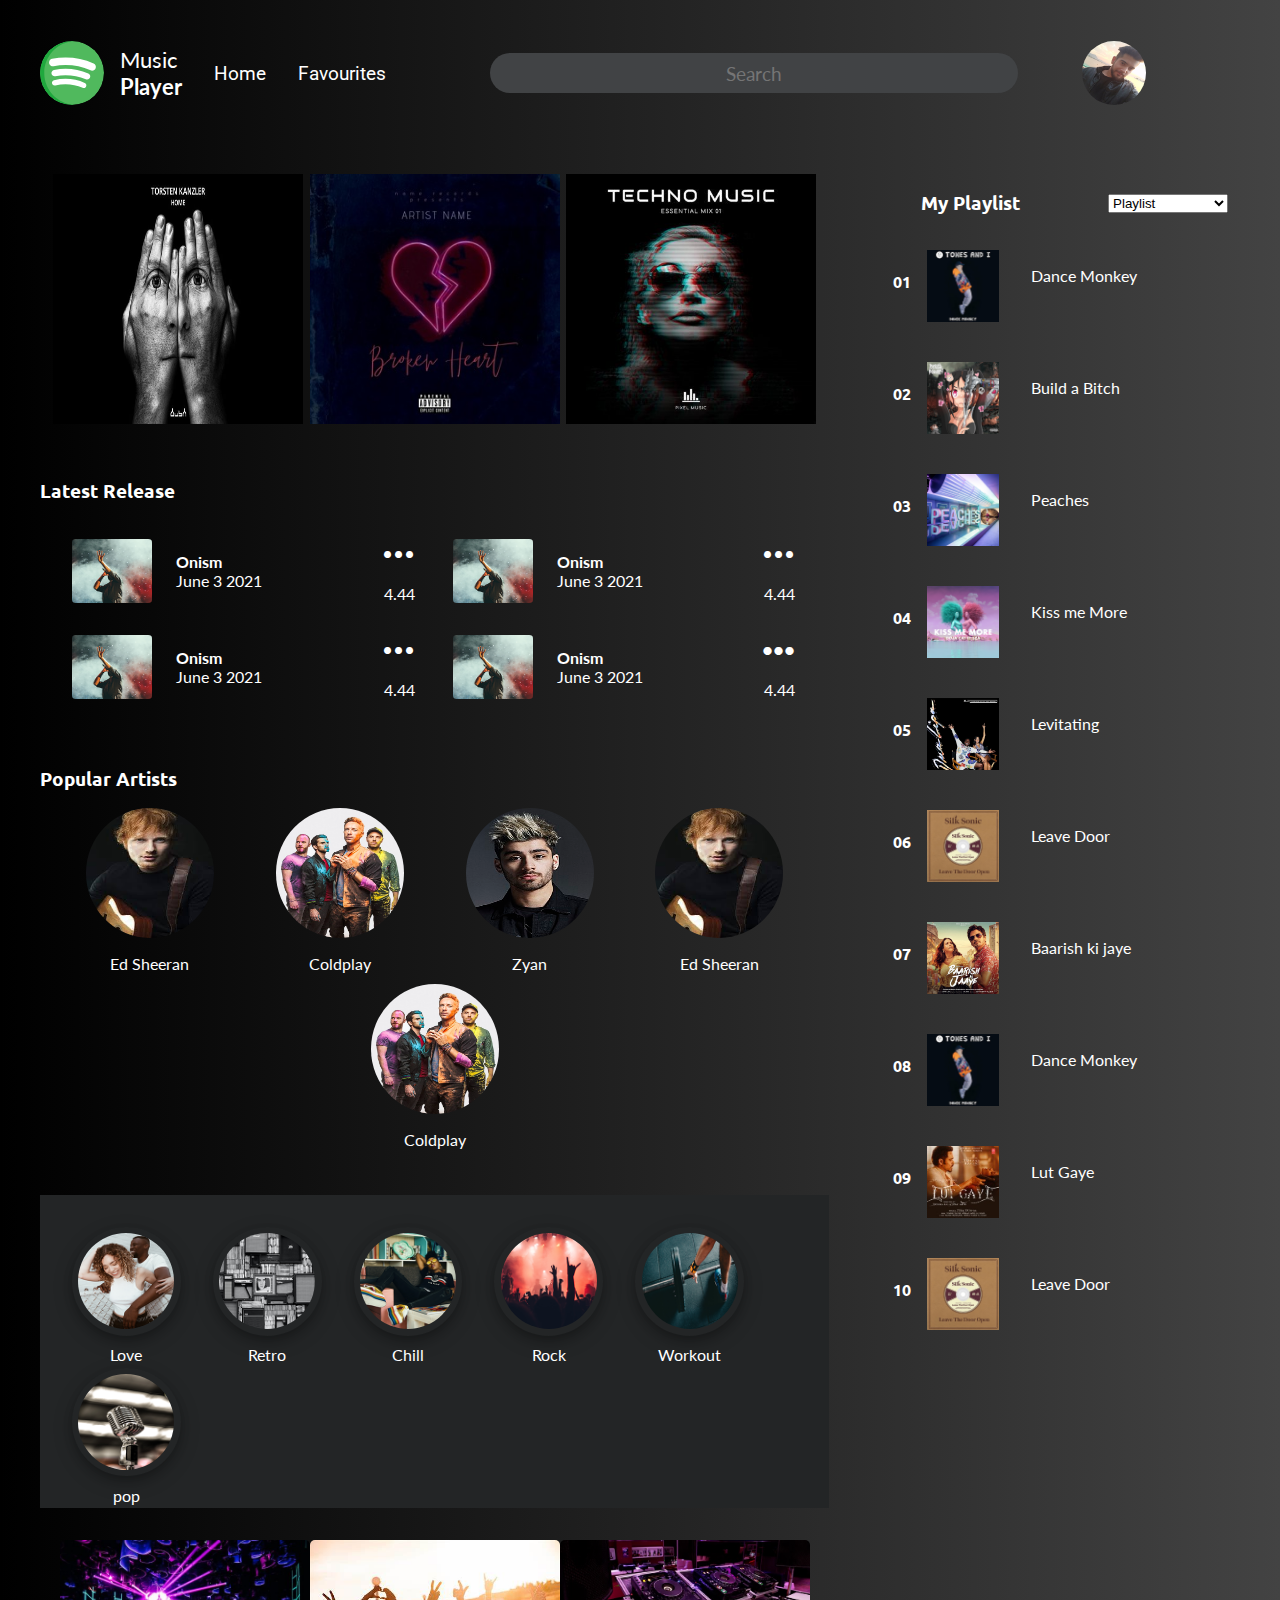
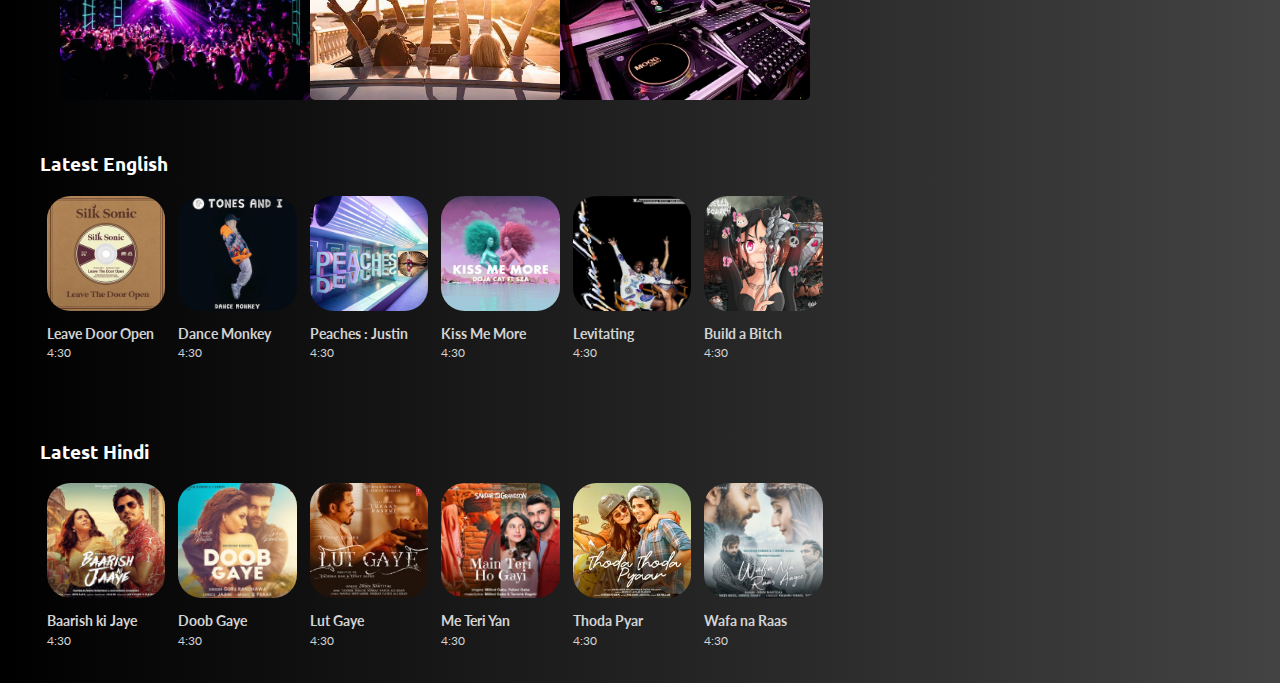
==== index.html @ facced5f "update" ====
<!DOCTYPE html>
<html lang="en">
<head>
    <meta charset="UTF-8">
    <meta http-equiv="X-UA-Compatible" content="IE=edge">
    <meta name="viewport" content="width=device-width, initial-scale=1.0">

    <title>Homepage</title>
    <!-- custom stylesheet -->
    <link rel="stylesheet" href="assets/stylesheet.css">
    <!-- fa fa icons sheet -->
    <link rel="stylesheet" href="https://use.fontawesome.com/releases/v5.15.3/css/all.css" integrity="sha384-SZXxX4whJ79/gErwcOYf+zWLeJdY/qpuqC4cAa9rOGUstPomtqpuNWT9wdPEn2fk" crossorigin="anonymous">
    <!-- google font -->
    <!-- roboto -->
    <link href="https://fonts.googleapis.com/css2?family=Roboto:wght@300&display=swap" rel="stylesheet">
    <!-- lato -->
    <link href="https://fonts.googleapis.com/css2?family=Lato:wght@300&display=swap" rel="stylesheet">
    <!-- ubuntu -->
    <link href="https://fonts.googleapis.com/css2?family=Ubuntu:wght@500&display=swap" rel="stylesheet">
</head>
<body>
    <header id="main-header">
<div class="header-container">
    <div id="header-left">
        <div id="user"> <img src="assets/images/spotify.svg" alt="user pic" ></div> 
    <p class = "header-item">Music <br><span><b>Player</b></span></p>
<a class="header-item" href="#home">Home</a>
<a class="header-item"  href="#favourites">Favourites</a>
    </div>
    
    <div id="header-right">
        <form>
            <i class="fas fa-search"></i>
            <i class="fas fa-microphone-alt"></i>
            <input class = "header-item" type="text" placeholder="Search">
            <i class="fas fa-bell header-item"></i>
            <div id="user"> <img src="assets/images/user.png" alt="user pic" ></div> 
        </form>
        </div>
    <!-- header container ending -->
</div>
    </header>
<div id="main-body">
    <!-- main body start -->
    <main id="main-60">

        <section id="banner-section">
        
        <div class="banner-image"> <img src="assets/thumbnails/banner-1.jpg" alt=""> 
                <a href="#" class="icon" title="banner">
                    <i class="far fa-play-circle fa-4x play-icon"></i>
                </a>
             </div>
        <div class="banner-image"> <img src="assets/thumbnails/banner-2.jpg" alt="">
            <a href="#" class="icon" title="banner">
                <i class="far fa-play-circle fa-4x play-icon"></i>
            </a>
          </div>
        <div class="banner-image"> <img src="assets/thumbnails/banner-3.png" alt="">
            <a href="#" class="icon" title="banner">
                <i class="far fa-play-circle fa-4x play-icon"></i>
            </a>
          </div>
        
        <!-- section end -->
        </section>
        <section id="latest-release">
         <h3 class="section-heading">Latest Release</h3>
         <div class="lr-container">
       
            <div class="lr-sec">
                <div class="lr-sec-details">
                <div class=" lr-icon">
                    <img src="assets/thumbnails/lr.png">
                    <i class="far fa-play-circle fa-2x play-icon"></i>
                </div>
                <p><b>Onism</b><br>
                    <span>June 3 2021</span></p>
                </div>
                <div class="lr-sec-time">
                    <p>•••</p>
                <p>4.44</p>
                </div>
                </div>
                <div class="lr-sec">
                    <div class="lr-sec-details">
                    <div class=" lr-icon">
                        <img src="assets/thumbnails/lr.png">
                        <i class="far fa-play-circle fa-2x play-icon"></i>
                    </div>
                    <p><b>Onism</b><br>
                        <span>June 3 2021</span></p>
                    </div>
                    <div class="lr-sec-time">
                        <p>•••</p>
                    <p>4.44</p>
                    </div>
                    </div>
                    <div class="lr-sec">
                        <div class="lr-sec-details">
                        <div class=" lr-icon">
                            <img src="assets/thumbnails/lr.png">
                            <i class="far fa-play-circle fa-2x play-icon"></i>
                        </div>
                        <p><b>Onism</b><br>
                            <span>June 3 2021</span></p>
                        </div>
                        <div class="lr-sec-time">
                            <p>•••</p>
                        <p>4.44</p>
                        </div>
                        </div>
                        <div class="lr-sec">
                            <div class="lr-sec-details">
                            <div class=" lr-icon">
                                <img src="assets/thumbnails/lr.png">
                                <i class="far fa-play-circle fa-2x play-icon"></i>
                            </div>
                            <p><b>Onism</b><br>
                                <span>June 3 2021</span></p>
                            </div>
                            <div class="lr-sec-time">
                            <p><b>•••</b></p>
                            <p>4.44</p>
                            </div>
                            </div>
         </div>
        </section>
        <section id="popular-artists">
            <h3 class="section-heading">Popular Artists</h3>
        <div id="pa-container">
            <div class="pa-sec relative">
                <div class="pa-thumbnail">  <img src="assets/artists/ed.jpg"> 
                   
                    <p>Ed Sheeran</p>
                    <i class="far fa-play-circle fa-2x play-icon"></i>
                </div>
            </div>
            <div class="pa-sec relative">
                <div class="pa-thumbnail">  <img src="assets/artists/coldplay.png">
                    <i class="far fa-play-circle fa-2x play-icon"></i>
                     <p>Coldplay</p></div>
            </div>
            <div class="pa-sec relative">
                <div class="pa-thumbnail">  <img src="assets/artists/zyan.jpg"> 
                    <i class="far fa-play-circle fa-2x play-icon"></i>
                    <p>Zyan</p></div>
            </div>
            <div class="pa-sec relative">
                <div class="pa-thumbnail">  <img src="assets/artists/ed.jpg"> 
                    <i class="far fa-play-circle fa-2x play-icon"></i>
                    <p>Ed Sheeran</p></div>
            </div>
            <div class="pa-sec relative">
                <div class="pa-thumbnail">  <img src="assets/artists/coldplay.png"> 
                    <i class="far fa-play-circle fa-2x play-icon"></i>
                    <p>Coldplay</p></div>
            </div>
        </div>
        </section>
    
        <!-- station section start -->
        <section id="stations">
            <div id="station-sec">
                <div class="station-thumbnail"> 
                    <i class="far fa-play-circle fa-2x play-icon"></i>
                     <img src="assets/station/love.png">
                     <p>Love</p>
                    </div>
                <div class="station-thumbnail"> <img src="assets/station/retro.png">
                    <p>Retro</p>
                    <i class="far fa-play-circle fa-2x play-icon"></i>
                </div>
                <div class="station-thumbnail"> <img src="assets/station/chill.png">
                    <p>Chill</p>
                    <i class="far fa-play-circle fa-2x play-icon"></i>
                </div>
                <div class="station-thumbnail">
                    <i class="far fa-play-circle fa-2x play-icon"></i>
                     <img src="assets/station/rock.png">
                     <p>Rock</p>
                    </div>
                <div class="station-thumbnail"> 
                    
                    <i class="far fa-play-circle fa-2x play-icon"></i>
                    <img src="assets/station/workout.png">
                    <p>Workout</p></div>
                    
                <div class="station-thumbnail">
                    <i class="far fa-play-circle fa-2x play-icon"></i>
                     <img src="assets/station/pop.png">
                     <p>pop</p></div>
    
            </div>
        </section>
        <!-- category section -->
        <section id="category-section">
            <div class="category-thumbnail"><img src="assets/thumbnails/rock.png">
            </div>
            <div class="category-thumbnail"><img src="assets/thumbnails/road.png">
            </div>
            <div class="category-thumbnail"><img src="assets/thumbnails/electronic.png">
            </div>
        </section>
        <!-- latest english section -->
        <section id="latest-english">
            <h3 class="section-heading">Latest English</h3>
        <div class="latest-section">
        <div class="latest-thumb">
            <img src="assets/songs/Silk_Sonic_-_Leave_the_Door_Open.png"> 
            <p>Leave Door Open<span>4:30</span></p>
        </div>
        <div class="latest-thumb"><img src="assets/songs/dance_monkey.jpg"> 
            <p>Dance Monkey<span>4:30</span></p>
        </div>
        <div class="latest-thumb"><img src="assets/songs/Justin_Bieber_-_Peaches.png"> 
            <p>Peaches : Justin<span>4:30</span></p>
        </div>
        <div class="latest-thumb"><img src="assets/songs/Kiss_Me_More.png"> 
            <p>Kiss Me More<span>4:30</span></p>
        </div>
        <div class="latest-thumb"><img src="assets/songs/Levitating.jpg"> 
            <p>Levitating<span>4:30</span></p>
        </div>
        <div class="latest-thumb"><img src="assets/songs/Build_a_Bitch.png"> 
            <p>Build a Bitch<span>4:30</span></p>
        </div>
        </div>
        </section>
        <section id="latest-hindi">
            <h3 class="section-heading">Latest Hindi</h3>
            <div class="latest-section">
                <div class="latest-thumb">
                    <img src="assets/songs/hindi/baarish_ki_jaye.jpg"> 
                    <p>Baarish ki Jaye<span>4:30</span></p>
                </div>
                <div class="latest-thumb">
                    <img src="assets/songs/hindi/doob_gaye.jpg"> 
                    <p>Doob Gaye<span>4:30</span></p>
                </div>
                <div class="latest-thumb">
                    <img src="assets/songs/hindi/lut_gaye.jpg"> 
                    <p>Lut Gaye<span>4:30</span></p>
                </div>
                <div class="latest-thumb">
                    <img src="assets/songs/hindi/me-teri-ho-gayi-yan.jpg"> 
                    <p>Me Teri Yan<span>4:30</span></p>
                </div>
                <div class="latest-thumb">
                    <img src="assets/songs/hindi/thoda-pyar.jpg"> 
                    <p>Thoda Pyar<span>4:30</span></p>
                </div>
                <div class="latest-thumb">
                    <img src="assets/songs/hindi/Wafa-Na-Raas-Aayee-.jpg"> 
                    <p>Wafa na Raas<span>4:30</span></p>
                </div>
            
                </div>
        </section>
        </main>
        <aside>
            <section id="playlist">
            <div class="playlist-heading">
               <div> <h3 class="section-heading">My Playlist</h3></div>
               <div> <select value = "Queue">
                <option>Playlist</option>
                <option>Favourite Songs</option>
            </select></div>
               
            </div>
            <div id="playlist-body">
            <div class="playlist-data">
                <h4 class="song-serial">01</h4>
            <img src="assets/songs/dance_monkey.jpg">
            <p>Dance Monkey<span>4:30</span></p>
            </div>
            <div class="playlist-data">
                <h4 class="song-serial">02</h4>
            <img src="assets/songs/Build_a_Bitch.png">
            <p>Build a Bitch<span>4:30</span></p>
            </div>
            <div class="playlist-data">
                <h4 class="song-serial">03</h4>
            <img src="assets/songs/Justin_Bieber_-_Peaches.png">
            <p>Peaches<span>4:30</span></p>
            </div>
            <div class="playlist-data">
                <h4 class="song-serial">04</h4>
            <img src="assets/songs/Kiss_Me_More.png">
            <p>Kiss me More<span>4:30</span></p>
            </div>
            <div class="playlist-data">
                <h4 class="song-serial">05</h4>
            <img src="assets/songs/Levitating.jpg">
            <p>Levitating<span>4:30</span></p>
            </div>
            <div class="playlist-data">
                <h4 class="song-serial">06</h4>
            <img src="assets/songs/Silk_Sonic_-_Leave_the_Door_Open.png">
            <p>Leave Door<span>4:30</span></p>
            </div>

            <div class="playlist-data">
                <h4 class="song-serial">07</h4>
            <img src="assets/songs/hindi/baarish_ki_jaye.jpg">
            <p>Baarish ki jaye<span>4:30</span></p>
            </div>
            <div class="playlist-data">
                <h4 class="song-serial">08</h4>
            <img src="assets/songs/dance_monkey.jpg">
            <p>Dance Monkey<span>4:30</span></p>
            </div>
            <div class="playlist-data">
                <h4 class="song-serial">09</h4>
            <img src="assets/songs/hindi/lut_gaye.jpg">
            <p>Lut Gaye<span>4:30</span></p>
            </div>
            <div class="playlist-data">
                <h4 class="song-serial">10</h4>
            <img src="assets/songs/Silk_Sonic_-_Leave_the_Door_Open.png">
            <p>Leave Door<span>4:30</span></p>
            </div>
            
           
            </div>
            </section>

        </aside>
</div>
</body>
</html>
---- assets/stylesheet.css ----
/* global css */
body{
    background: linear-gradient(to right, #000000, #434343);    color: #fff;
   font-family: 'Roboto', sans-serif;
}
.header-container{
    display: flex;
    flex-wrap: wrap;
    justify-content: space-between;
}
p{
    font-family: 'Lato', sans-serif;
}
h1,h2,h3,h4,h5,h6{
    font-family: 'Ubuntu', sans-serif;
}
.relative{
    position: relative;
}
section{
    margin-top: 2rem;
}
/* overlay icon css */
.play-icon{
    position: absolute;
    color: lightgrey;
    top: 40%;
    left: 40%;
    opacity: 0;
  }
/* header css */
#main-header{
    padding: 1rem;
}
#header-left{
    display: flex;
    justify-content: space-evenly;
    align-items: center;
    margin-left: 1rem ;
}
#header-left p{
    font-size: 1.4rem;
}
#header-left a{
    font-size: 1.2rem;
    text-decoration: none;
    color: white;
}
.header-item{
    margin-right: 2rem;
}
#header-right{
    display: flex;
    align-items: center;
}
#header-right form{
    display: flex;
    align-items: center;
} 
#user{
    width: 4rem;
    height: 4rem;
    margin-right: 1rem;
}
#user img{
    width: 100%;
    height: 100%;
    border-radius: 50%;
}
#header-right input{
    padding: 8px;
    border-radius:25px;
    border: none;
    background:  #414345;
    color: #fff;
    height: 1.5rem;
    width: 40vw;
}
#header-right input:focus{
    outline: none;
}
#header-right input::placeholder{
   text-align: center;
   font-size: 1.2rem;
}
#header-right input{
    text-align: center;
    font-size: 1.2rem;
    color: lightgray;
    font-family: 'Lato', sans-serif;
}

.fa-search{
    position: relative;
    font-size: 1.2rem;
    left: 40vw;
    color:#50B95D;
}
.fa-bell{
    color: #50B95D;
}
.fa-microphone-alt{
    position: relative;
    color:#50B95D;
    font-size: 1.4rem;
    left: 4vw;
}
#main-header{
    width :90%
}
@media screen and (max-width : 900px){
    .header-container {
        flex-direction: column;
        }
        #header-left{
            justify-content: flex-start;
        }
        #header-right input{
            width: 65vw;
        }
        .fa-search{
            left: 65vw;
        }
}
@media screen and (max-width : 800px){
   
    #header-right input{
        width: 60vw;
    }
    .fa-search{
        left: 60vw;
    }
}
@media screen and (max-width : 650px){
    #main-60{
        width: 90% !important;
    }
    #header-right input{
        width: 50vw;
    }
    .fa-search{
        left: 50vw;
    }
}
@media screen and (max-width : 450px){
    #header-right input{
        width: 45vw;
    }
    .fa-search{
        left: 45vw;
    }
    .fa-microphone-alt{
        left: 5vw;
    }
}
@media screen and (max-width : 300px){
    #header-right input{
        width: 35vw;
    }
    .fa-search{
        left: 40vw;
    }
}
/* main body css */
#main-body{
    display: flex;
    justify-content: space-between;
}
@media screen and (max-width: 650px){
   
    #main-body{
        display: block;
        }
}

#main-60{
    width: 70%;
    display: flex;
    flex-direction: column;
    align-content: center;
    margin-left: 2rem;
}
/* image section */
#banner-section{
    display: flex;
    flex-flow: row wrap; 
     justify-content: center;
}
.banner-image{
    display: flex;
    flex-flow: row wrap;
    width: 250px;
    align-items: center;
    padding: 0.2rem;
    position: relative;
   
}
.banner-image img{
    height: 250px;
    width: 100%;
}
.banner-image:hover{
    transform:scale(1.1,1.1);
filter: blur(1px);
transition: .5s ease-in-out;
}
.banner-image:hover .play-icon{
   opacity: 1;
   z-index: 1;
    }

@media screen and (max-width : 1270px){
    .banner-image{
        width: 380px;
    }
}
@media screen and (max-width : 900px){
    .banner-image{
        width: 300px;
    }
}
@media screen and (max-width : 650px){
    .banner-image{
        width: 80%;
    }
}
/* latest release section */
.lr-container{
    display: flex;
    flex-flow: row wrap;
    justify-content: space-around;
    padding: 0px 14px;
}
.lr-sec{
    display: flex;
    flex-flow: row wrap;
    justify-content: space-between;
    width: 45%;
    margin-right : 2px;
}
.lr-icon{
    position: relative;
}
.lr-icon:hover .play-icon {
    opacity: 1;
    filter: blur(1px);
}
.lr-icon .play-icon{
    position: absolute;
    color: lightgrey;
    top: 30%;
    left: 30%;
    opacity: 0;
}
@media screen and (max-width:900px){
    .lr-sec{
     width: 90%;
    }
}
.lr-sec-details{
    display: flex;
   align-items: center;
   justify-content: space-between;
}
.lr-sec-time{
text-align: right;
}
.lr-sec-time p:first-child{
    font-size: 1.2rem;
}
.lr-sec-details p{
    margin-left: 1.5rem;
    font-size: 1rem;
}
.lr-icon{
    width: 5rem;
    height: 4rem;
}
.lr-icon img{
    width: 100%;
    height: 100%;
    border-radius: 5%;
    
}
@media screen and (max-width: 600px){
    .lr-sec{
        width: 100%;
    }
}
/* popular artists secton */
#pa-container{
    display: flex;
    flex-flow: row wrap;
    justify-content: space-evenly;
}
.pa-sec{
    margin: 1rem;
    transition: .5s ease-in-out;
}
.pa-sec .play-icon{
    position: absolute;
    top:25%;
    left: 35%;
}
.pa-sec:hover{
transform:scale(1.1,1.1);
filter: blur(1px);

}
.pa-sec:hover .play-icon{
    opacity: 1;
}
.pa-thumbnail{
    width: 8rem;
    height: 9rem;
    display: flex;
    flex-direction: column;
    justify-content: center;
    
}
.pa-thumbnail img{
    width: 100%;
    height: 90%;
    border-radius: 50%;
}
.pa-thumbnail p{
    text-align: center;
}
@media screen and (max-width :800px){
    .pa-thumbnail{
        width: 7rem;
        height: 8rem;
    }
}

/* stations css */
#stations{
    background-color: #232526;
    padding: 1rem;
}
#station-sec{
    display: flex;
    flex-flow: row wrap;
}
.station-thumbnail{
width: 6rem;
height: 6rem;
padding: 0.4rem;
position: relative;
transition: all  0.8s ease-in-out;
border-radius: 50%;
box-shadow: 0 4px 8px 0 rgba(0, 0, 0, 0.2), 0 6px 20px 0 rgba(0, 0, 0, 0.19);
display: flex;
flex-direction: column;
margin: 1rem;
}
.station-thumbnail p{
text-align: center;
}
.station-thumbnail:hover{
    filter: grayscale(100%) ;
}
.station-thumbnail:hover .play-icon{
    opacity: 1;
}
.station-thumbnail img{
    width: 100%;
    height: 100%;
    border-radius: 50%;
}

@media screen and (max-width:1000px){
    .station-thumbnail{
        width: 7rem;
        height: 7rem;
    }
}

/* category */
#category-section{
    display: flex;
    flex-flow: row wrap;
    justify-content: center;
    align-items: center;
}
.category-thumbnail{
    width: 250px;
    height: 10rem;
}

.category-thumbnail img{
    width: 100%;
    height : 100%;
    border-radius: 5px;
}
@media screen and (max-width : 1270px){
    .category-thumbnail{
        width: 380px;
    }
}
@media screen and (max-width : 900px){
    .category-thumbnail{
        width: 300px;
    }
}
@media screen and (max-width : 650px){
    .category-thumbnail{
        transform: scale(1.3,1.3);
        margin: 1.5rem;
    }
}

/* latest sections */

.latest-section{
    display: flex;
    flex-flow: row wrap;
  justify-content: space-around;
   
}
.latest-thumb{
    display: flex;
    flex-direction: column;
    margin-bottom: 3rem;
    height: 9rem;
    align-self: flex-start;
    width: 15%;
}
@media screen and (max-width:900px) {
    .latest-thumb{
        width: 30%;
    }
}
@media screen and (max-width:300px) {
    .latest-thumb{
        width: 45%;
        justify-content: space-around;
    }
}
.latest-thumb img{
width: 100%;
height: 80%;
border-radius: 20%;
}
.latest-thumb p{
    font-size: 14px;
    text-align: left;
    color: lightgray;
    font-weight: 700;
}
.latest-thumb span{
    display: block;
    font-size: 12px;
    font-weight: normal;
    margin-top: 0.2rem;
}
/* sidebar */
aside{
    width: 35%;
    margin-left : 3rem;
}
.playlist-heading{
    display: flex;
    flex-flow : row wrap;
    justify-content: space-around;
    align-items: center;
}
.playlist-body{
    display: flex;
    flex-direction: column;
}
.playlist-data{
    display: inline-flex;
    padding: 1rem;
    width: 80%;
    height : 5rem;
}
.playlist-data:hover{
    box-shadow: 0 4px 8px 0 rgba(0, 0, 0, 0.2), 0 6px 20px 0 rgba(0, 0, 0, 0.19);
}
.playlist-data img{
    height: 90%;
    margin-left:1rem;
    margin-right: 2rem;
}
.playlist-data span{
    display: none;
}
@media screen and (max-width : 900px){
    aside{
        width: 90%;
        margin-left : 1rem;
    }
}
@media screen and (max-width: 700px){
    aside{
        width: 90%;
        margin-left : 1rem;
    }
}
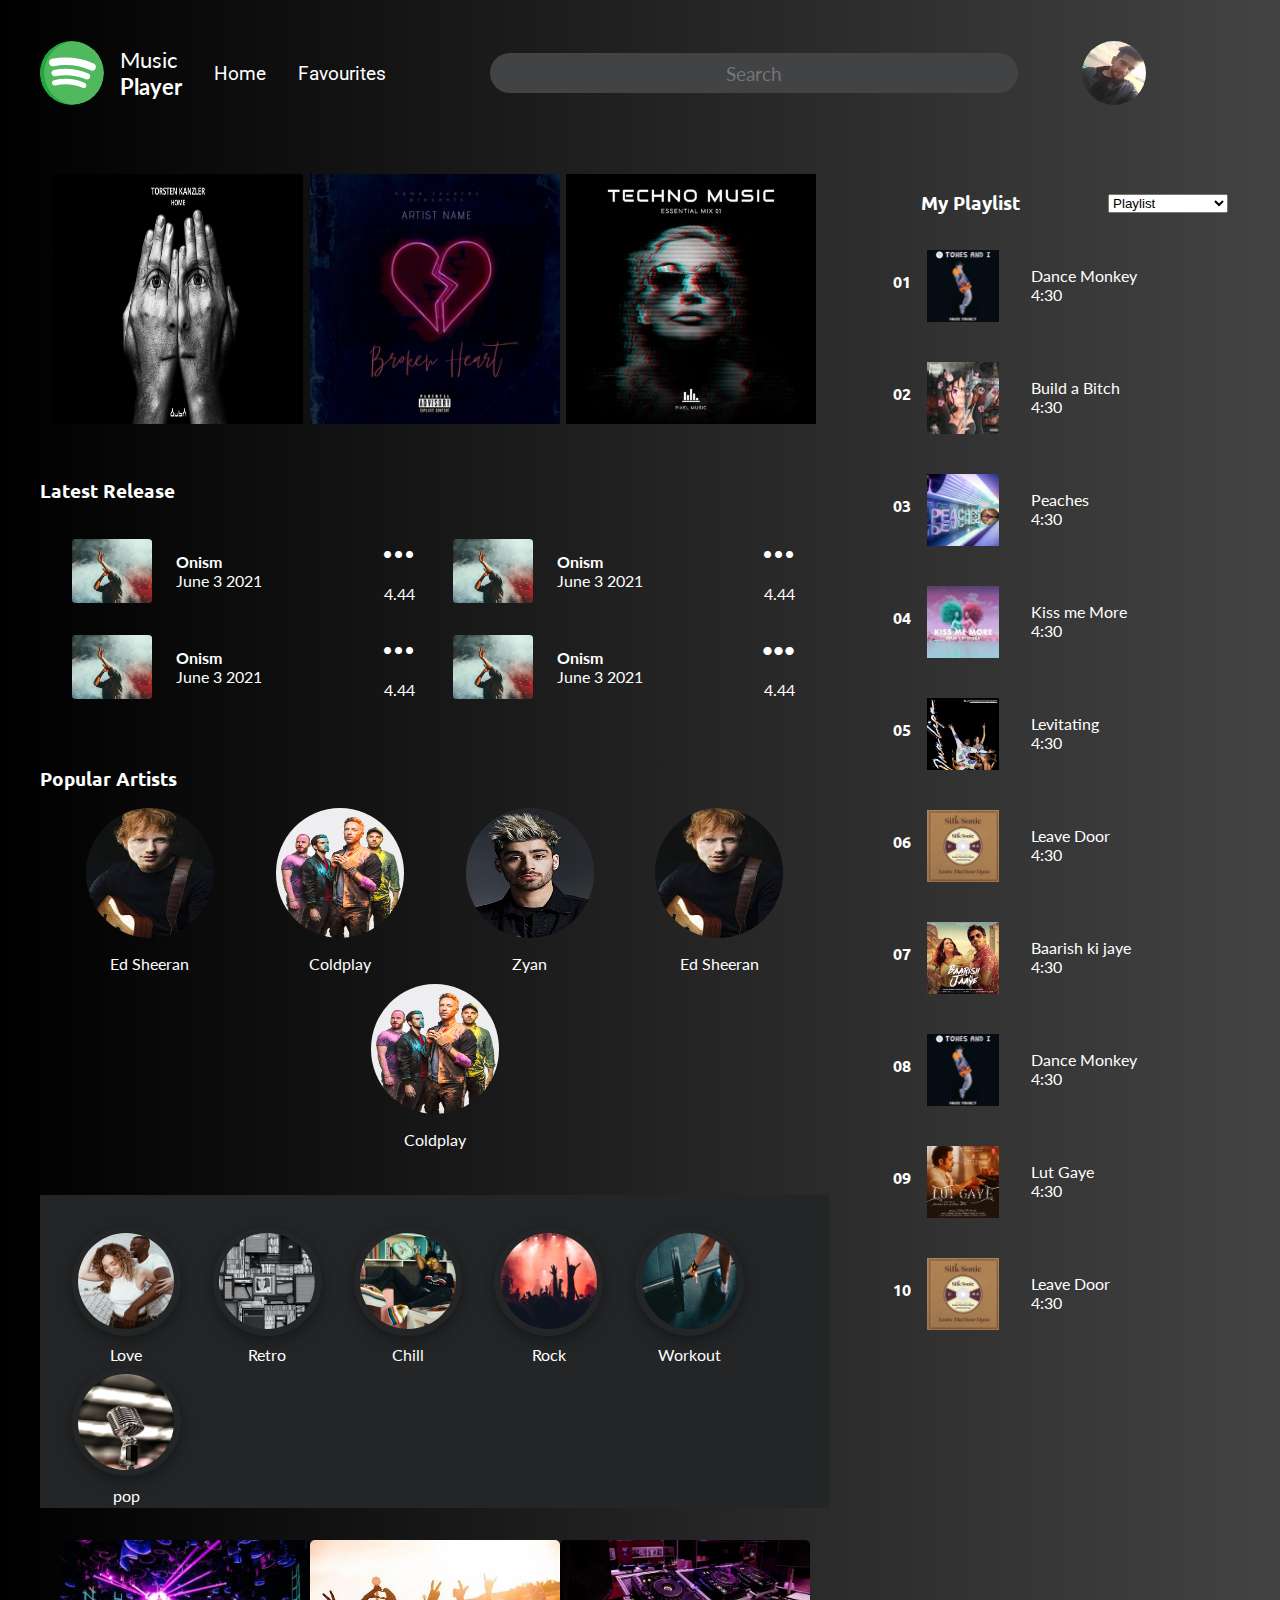
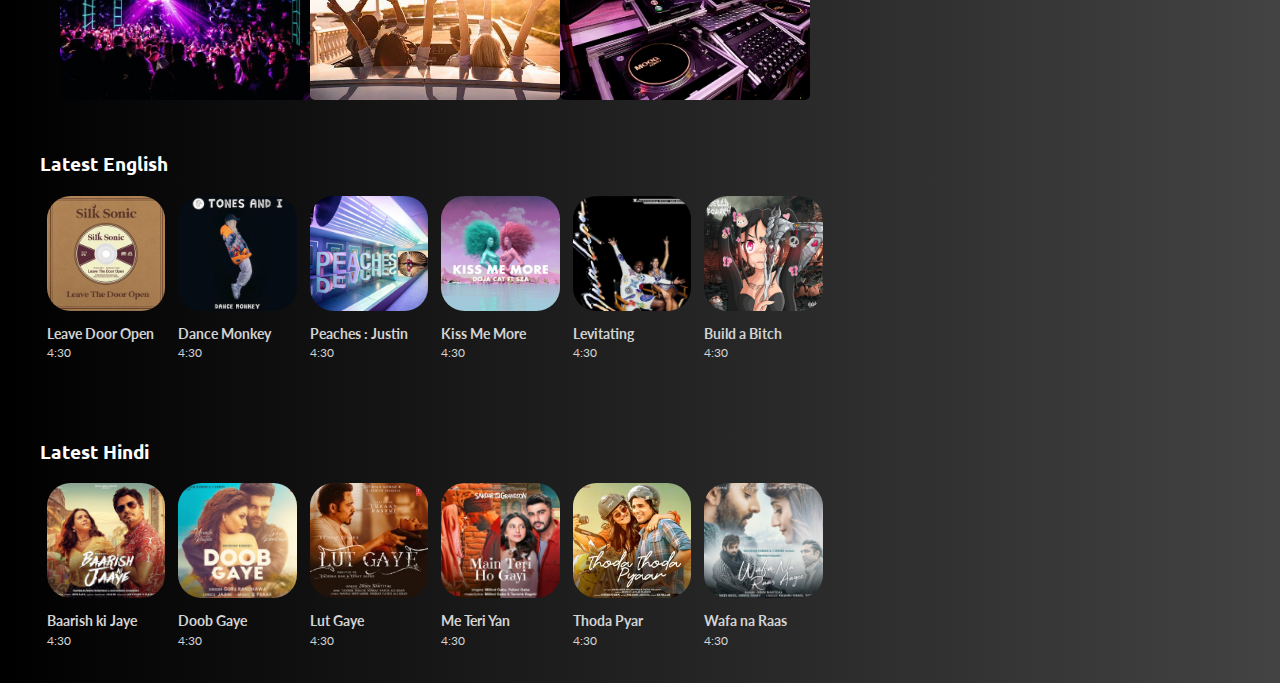
==== commit ac578357: "update" ====
--- a/index.html
+++ b/index.html
@@ -326,6 +326,9 @@
             </section>
 
         </aside>
+        <footer>
+            
+        </footer>
 </div>
 </body>
 </html>--- a/assets/stylesheet.css
+++ b/assets/stylesheet.css
@@ -485,7 +485,7 @@
     margin-right: 2rem;
 }
 .playlist-data span{
-    display: none;
+  display: block;
 }
 @media screen and (max-width : 900px){
     aside{
@@ -498,4 +498,13 @@
         width: 90%;
         margin-left : 1rem;
     }
+    .playlist-data{
+        width : 40%;
+    }
+}
+@media screen and (max-width: 550px){
+    .playlist-data{
+        justify-content: flex-start;
+        width : 90%;
+    }
 }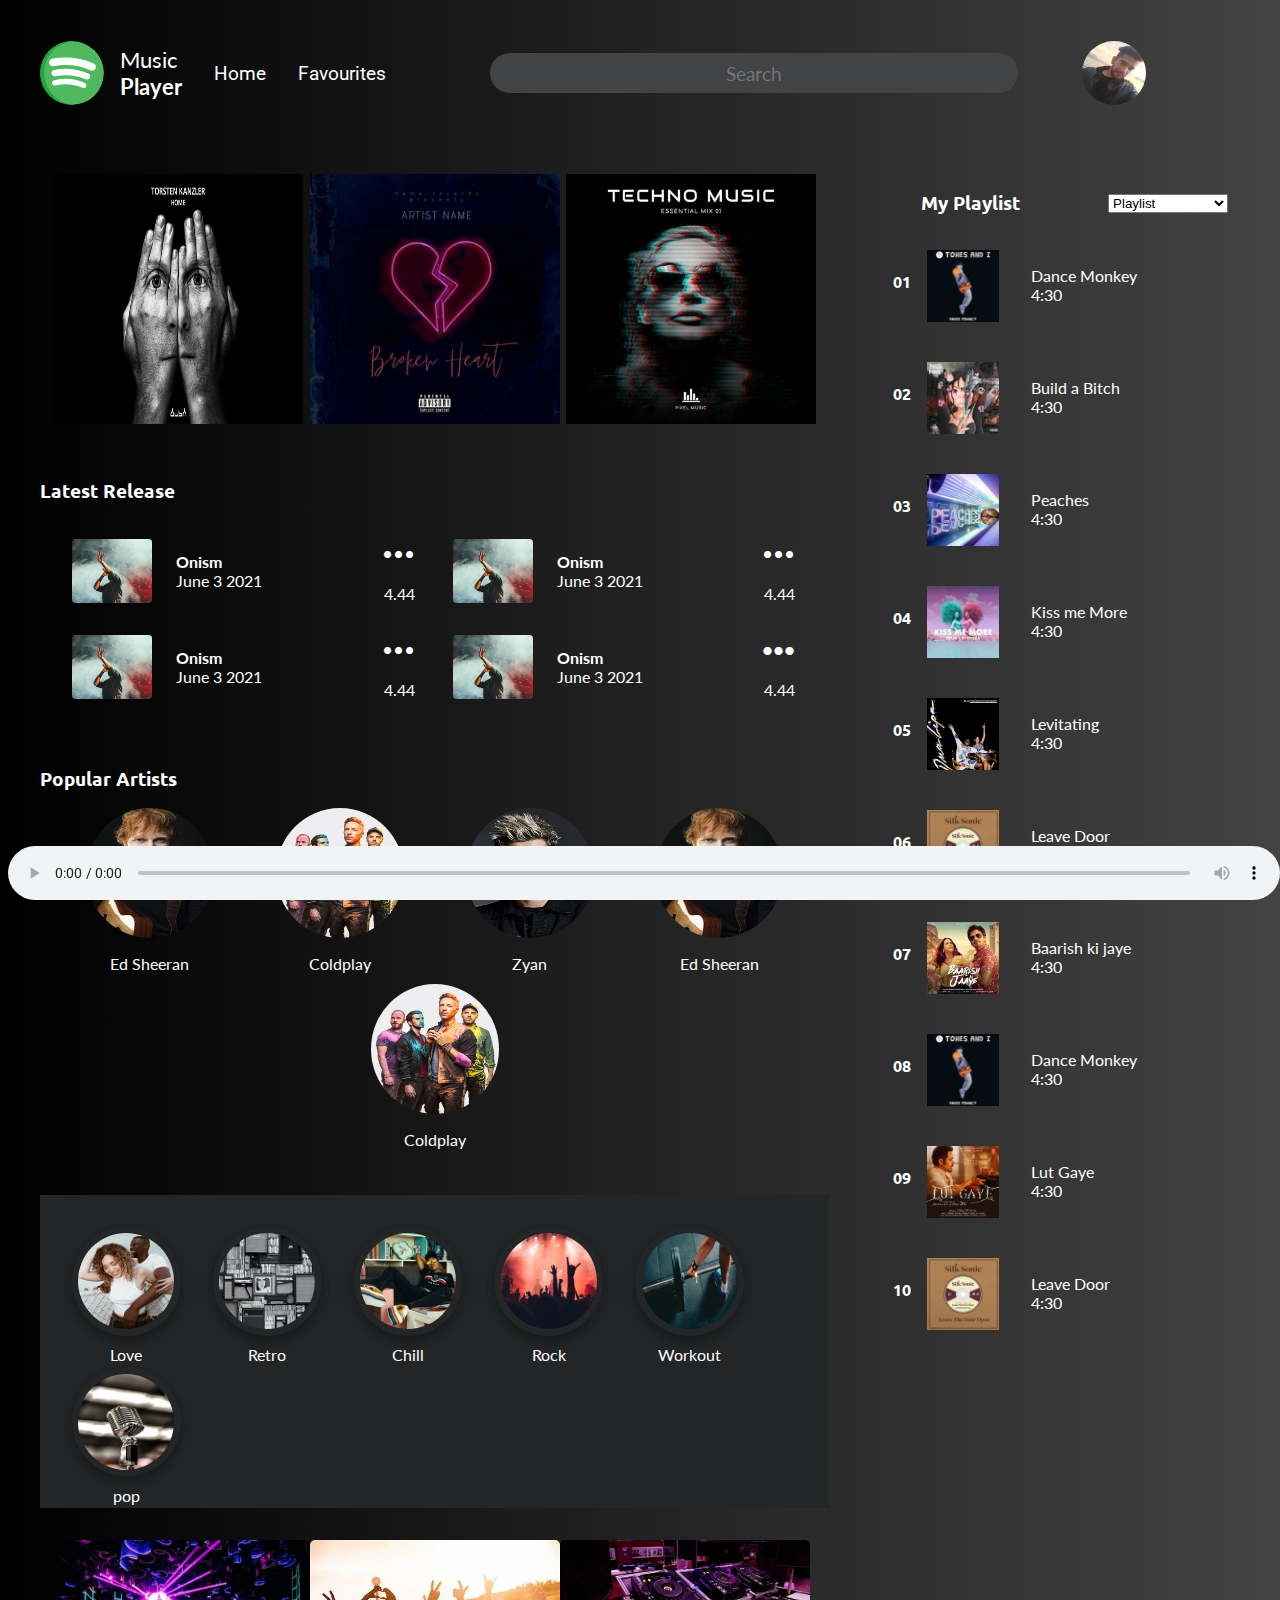
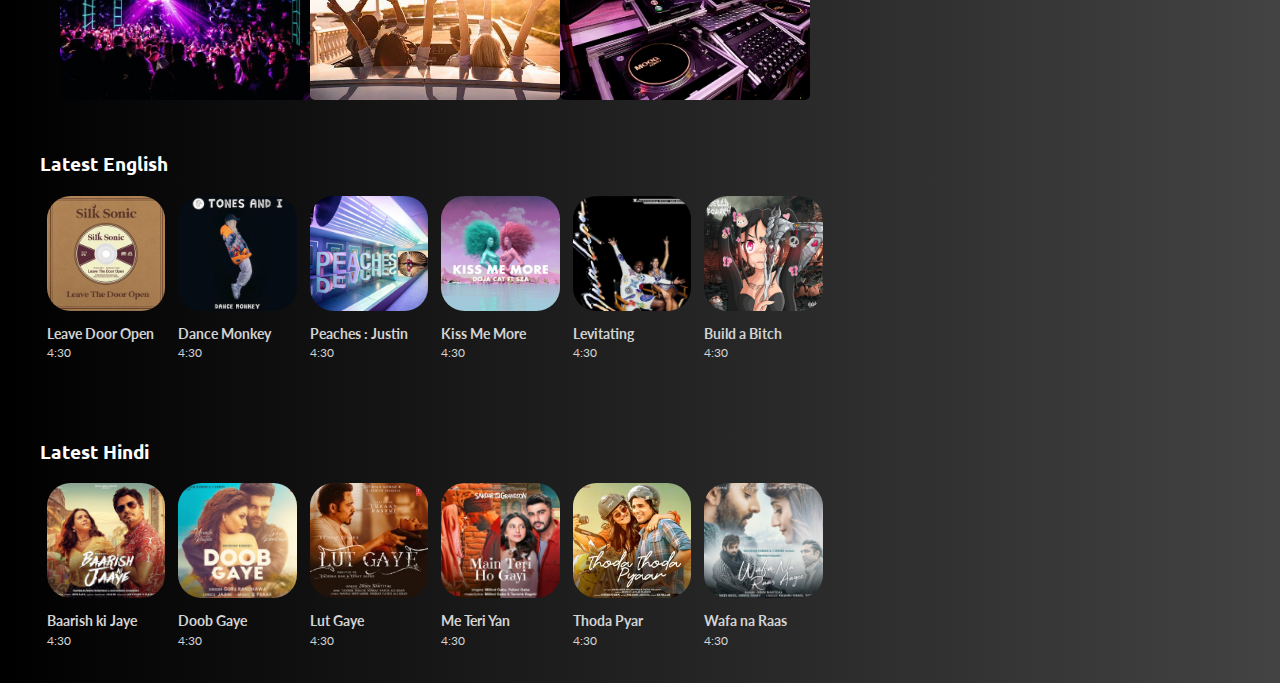
==== commit 21892b3b: "update" ====
--- a/index.html
+++ b/index.html
@@ -326,9 +326,13 @@
             </section>
 
         </aside>
-        <footer>
-            
-        </footer>
 </div>
+<footer>
+    <audio controls autoplay class="audio-player">
+        <source src="horse.ogg" type="audio/ogg">
+        <source src="horse.mp3" type="audio/mpeg">
+      Your browser does not support the audio element.
+      </audio>
+</footer>
 </body>
 </html>--- a/assets/stylesheet.css
+++ b/assets/stylesheet.css
@@ -156,10 +156,10 @@
 }
 @media screen and (max-width : 300px){
     #header-right input{
-        width: 35vw;
+        width: 25vw;
     }
     .fa-search{
-        left: 40vw;
+        left: 25vw;
     }
 }
 /* main body css */
@@ -348,7 +348,7 @@
 height: 6rem;
 padding: 0.4rem;
 position: relative;
-transition: all  0.8s ease-in-out;
+
 border-radius: 50%;
 box-shadow: 0 4px 8px 0 rgba(0, 0, 0, 0.2), 0 6px 20px 0 rgba(0, 0, 0, 0.19);
 display: flex;
@@ -360,6 +360,7 @@
 }
 .station-thumbnail:hover{
     filter: grayscale(100%) ;
+    transition: all  0.8s ease-in-out;
 }
 .station-thumbnail:hover .play-icon{
     opacity: 1;
@@ -374,6 +375,17 @@
     .station-thumbnail{
         width: 7rem;
         height: 7rem;
+    }
+}
+@media screen and (max-width:600px){
+    #station-sec{
+    justify-content: center;
+}
+}
+@media screen and (max-width:400px){
+    .station-thumbnail{
+        width: 5rem;
+        height: 5rem;
     }
 }
 
@@ -507,4 +519,11 @@
         justify-content: flex-start;
         width : 90%;
     }
+}
+
+/* footer */
+footer audio{
+    position: fixed;
+    bottom : 0;
+  width :100%;  
 }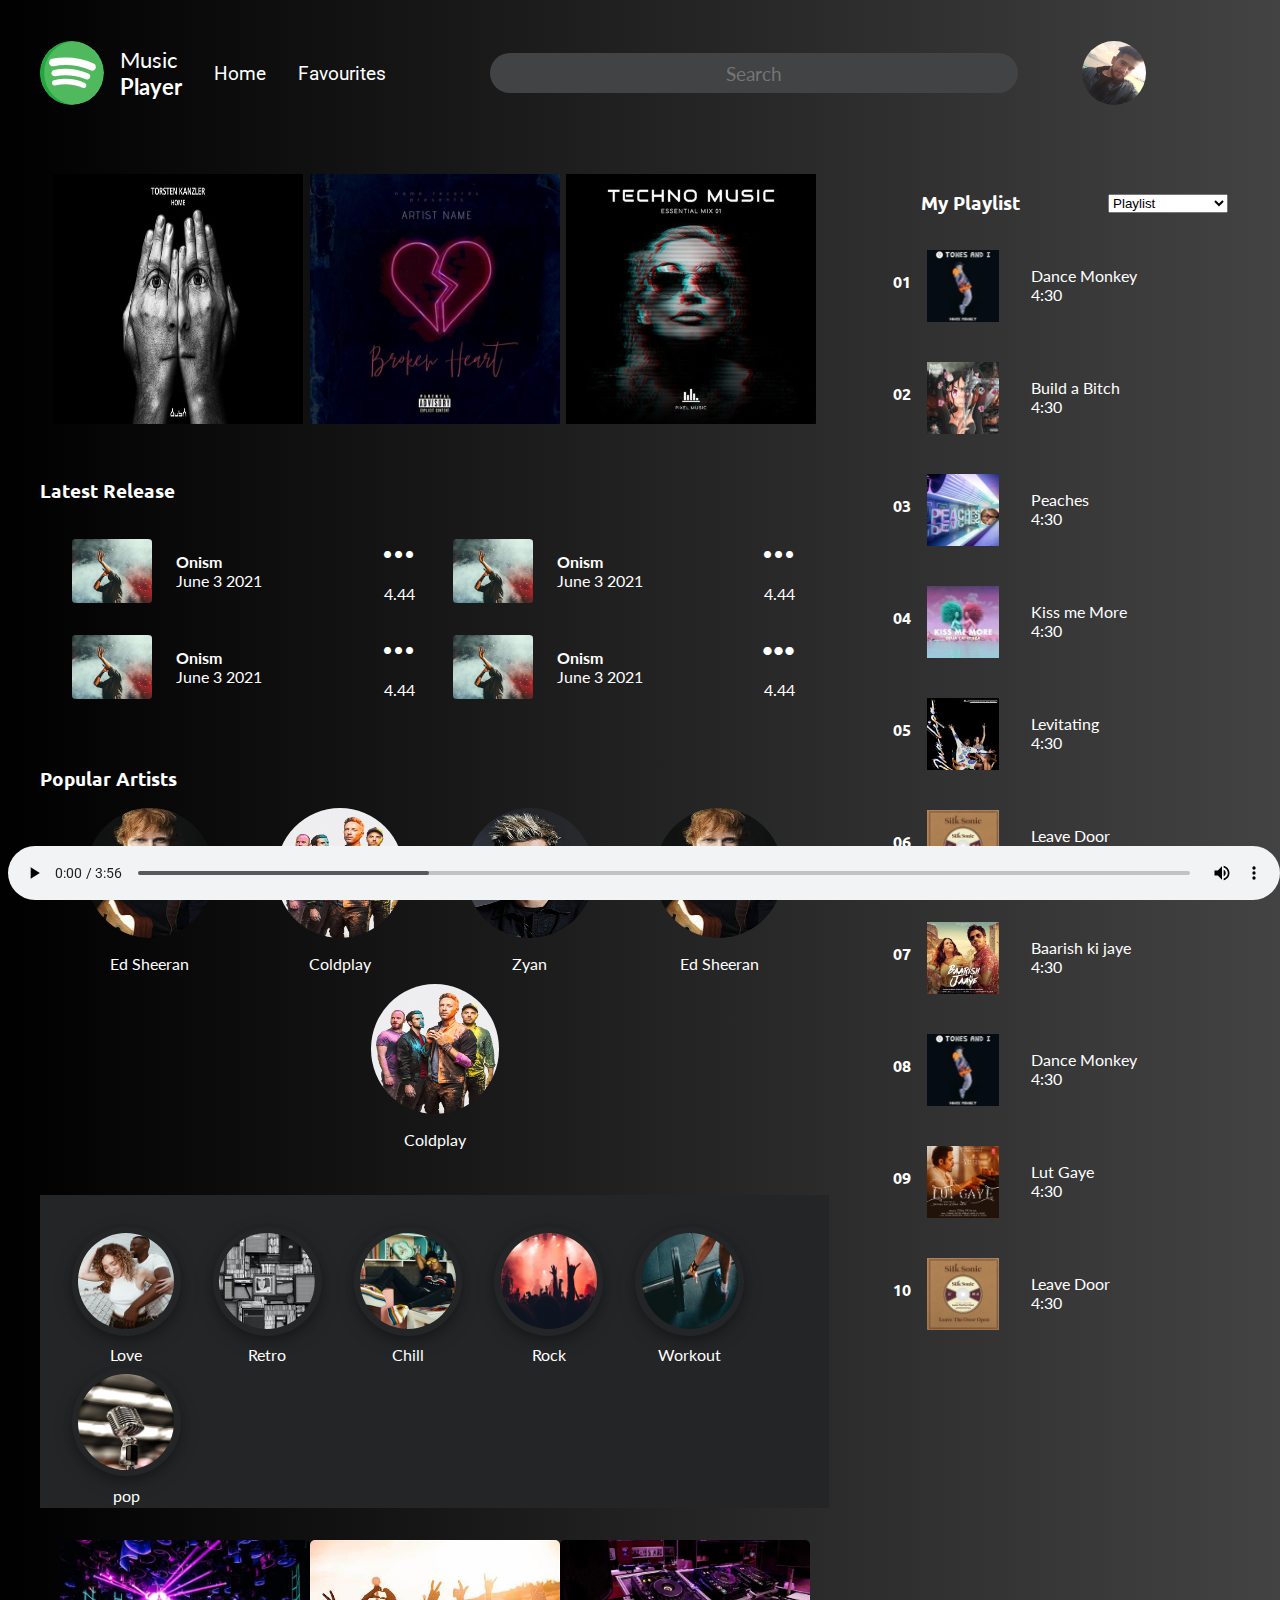
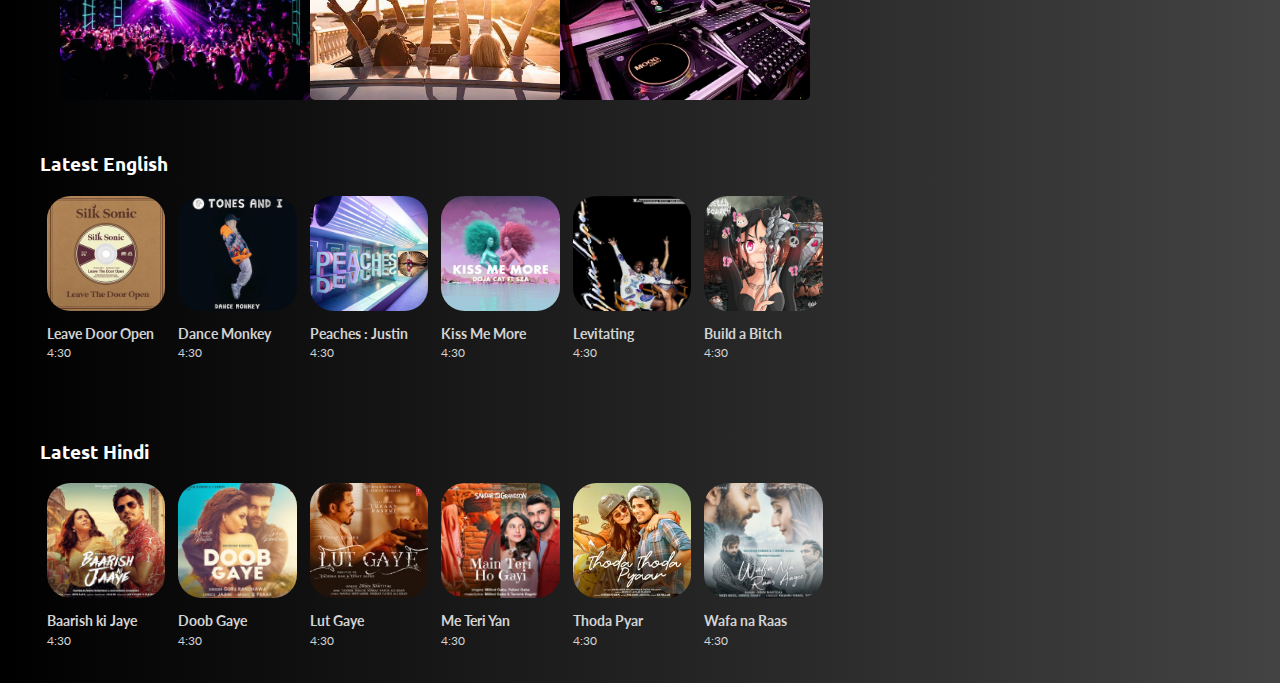
==== commit 17ce5e23: "update songs" ====
--- a/index.html
+++ b/index.html
@@ -329,8 +329,8 @@
 </div>
 <footer>
     <audio controls autoplay class="audio-player">
-        <source src="horse.ogg" type="audio/ogg">
-        <source src="horse.mp3" type="audio/mpeg">
+        <source src="songs/dancemonkey.mp3" type="audio/mpeg">
+        <source src="songs/build_a_bitch.mp3" type="audio/mpeg">
       Your browser does not support the audio element.
       </audio>
 </footer>
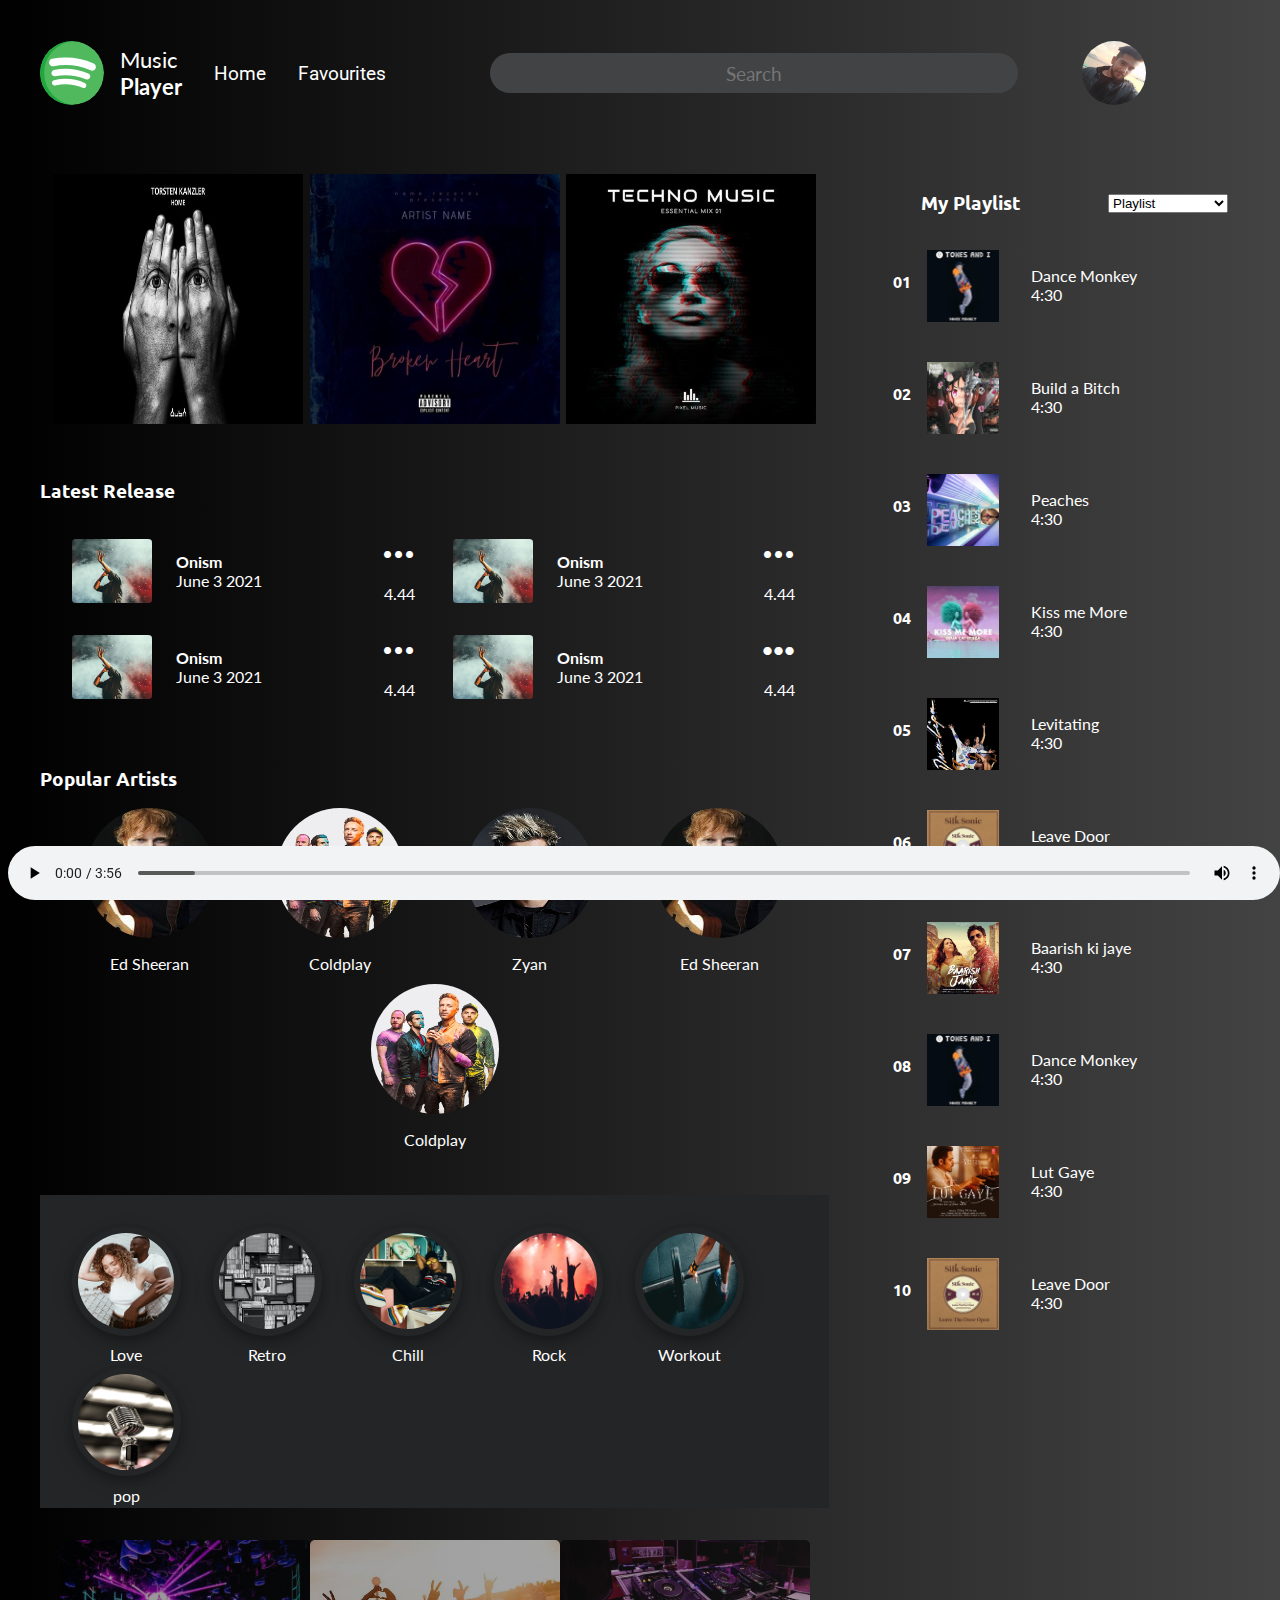
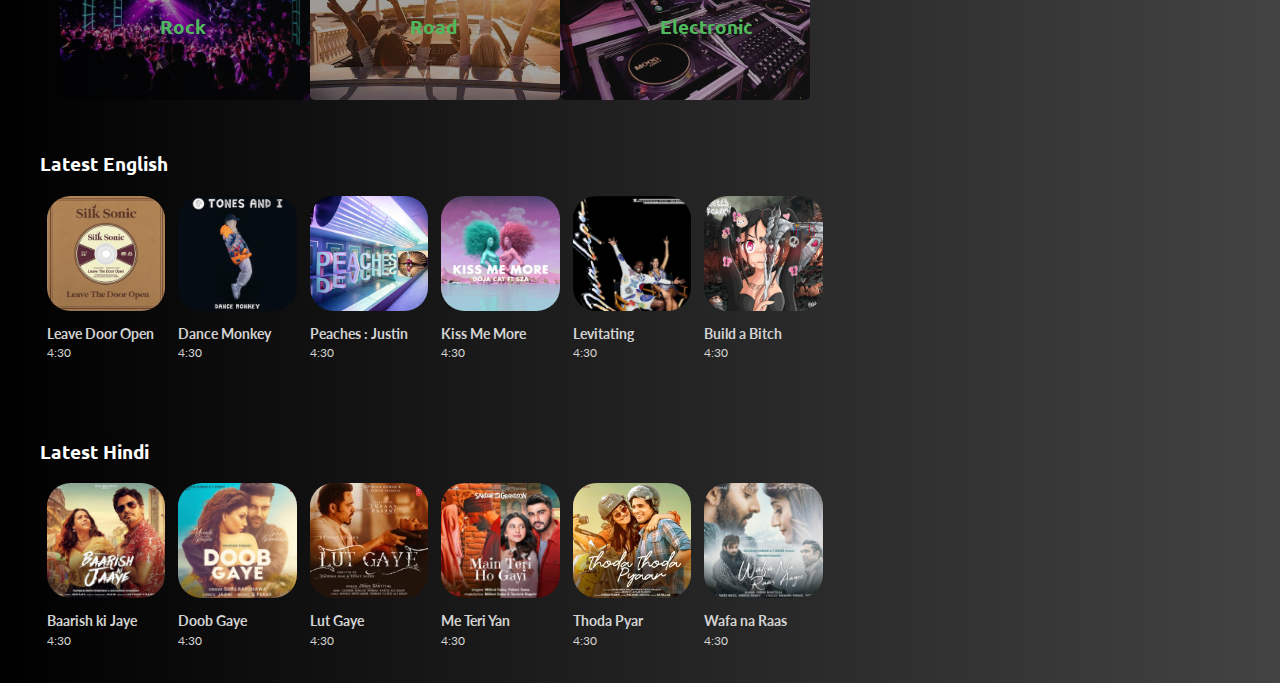
==== commit 691096e9: "s" ====
--- a/index.html
+++ b/index.html
@@ -196,10 +196,13 @@
         <!-- category section -->
         <section id="category-section">
             <div class="category-thumbnail"><img src="assets/thumbnails/rock.png">
+                <h4>Rock</h4>
             </div>
             <div class="category-thumbnail"><img src="assets/thumbnails/road.png">
+                <h4>Road</h4>
             </div>
             <div class="category-thumbnail"><img src="assets/thumbnails/electronic.png">
+                <h4>Electronic</h4>
             </div>
         </section>
         <!-- latest english section -->
@@ -330,7 +333,7 @@
 <footer>
     <audio controls autoplay class="audio-player">
         <source src="songs/dancemonkey.mp3" type="audio/mpeg">
-        <source src="songs/build_a_bitch.mp3" type="audio/mpeg">
+        <source src="songs/build_a_bitch.mp3." type="audio/mpeg">
       Your browser does not support the audio element.
       </audio>
 </footer>
--- a/assets/stylesheet.css
+++ b/assets/stylesheet.css
@@ -134,7 +134,8 @@
 }
 @media screen and (max-width : 650px){
     #main-60{
-        width: 90% !important;
+        min-width: 90%;
+        margin: auto;
     }
     #header-right input{
         width: 50vw;
@@ -399,12 +400,27 @@
 .category-thumbnail{
     width: 250px;
     height: 10rem;
+    position: relative;
+   
+}
+.category-thumbnail h4{
+    position: absolute;
+    left : 40%;
+    top : 30%;
+    font-size: 1.2rem;
+    color: #50B95D;
 }
 
 .category-thumbnail img{
     width: 100%;
     height : 100%;
     border-radius: 5px;
+    opacity: 0.6;
+}
+.category-thumbnail img:hover{
+filter: blur(2px);
+transition: all 0.5s ease-in-out;
+
 }
 @media screen and (max-width : 1270px){
     .category-thumbnail{
@@ -471,6 +487,7 @@
 aside{
     width: 35%;
     margin-left : 3rem;
+    margin-bottom: 3rem;
 }
 .playlist-heading{
     display: flex;
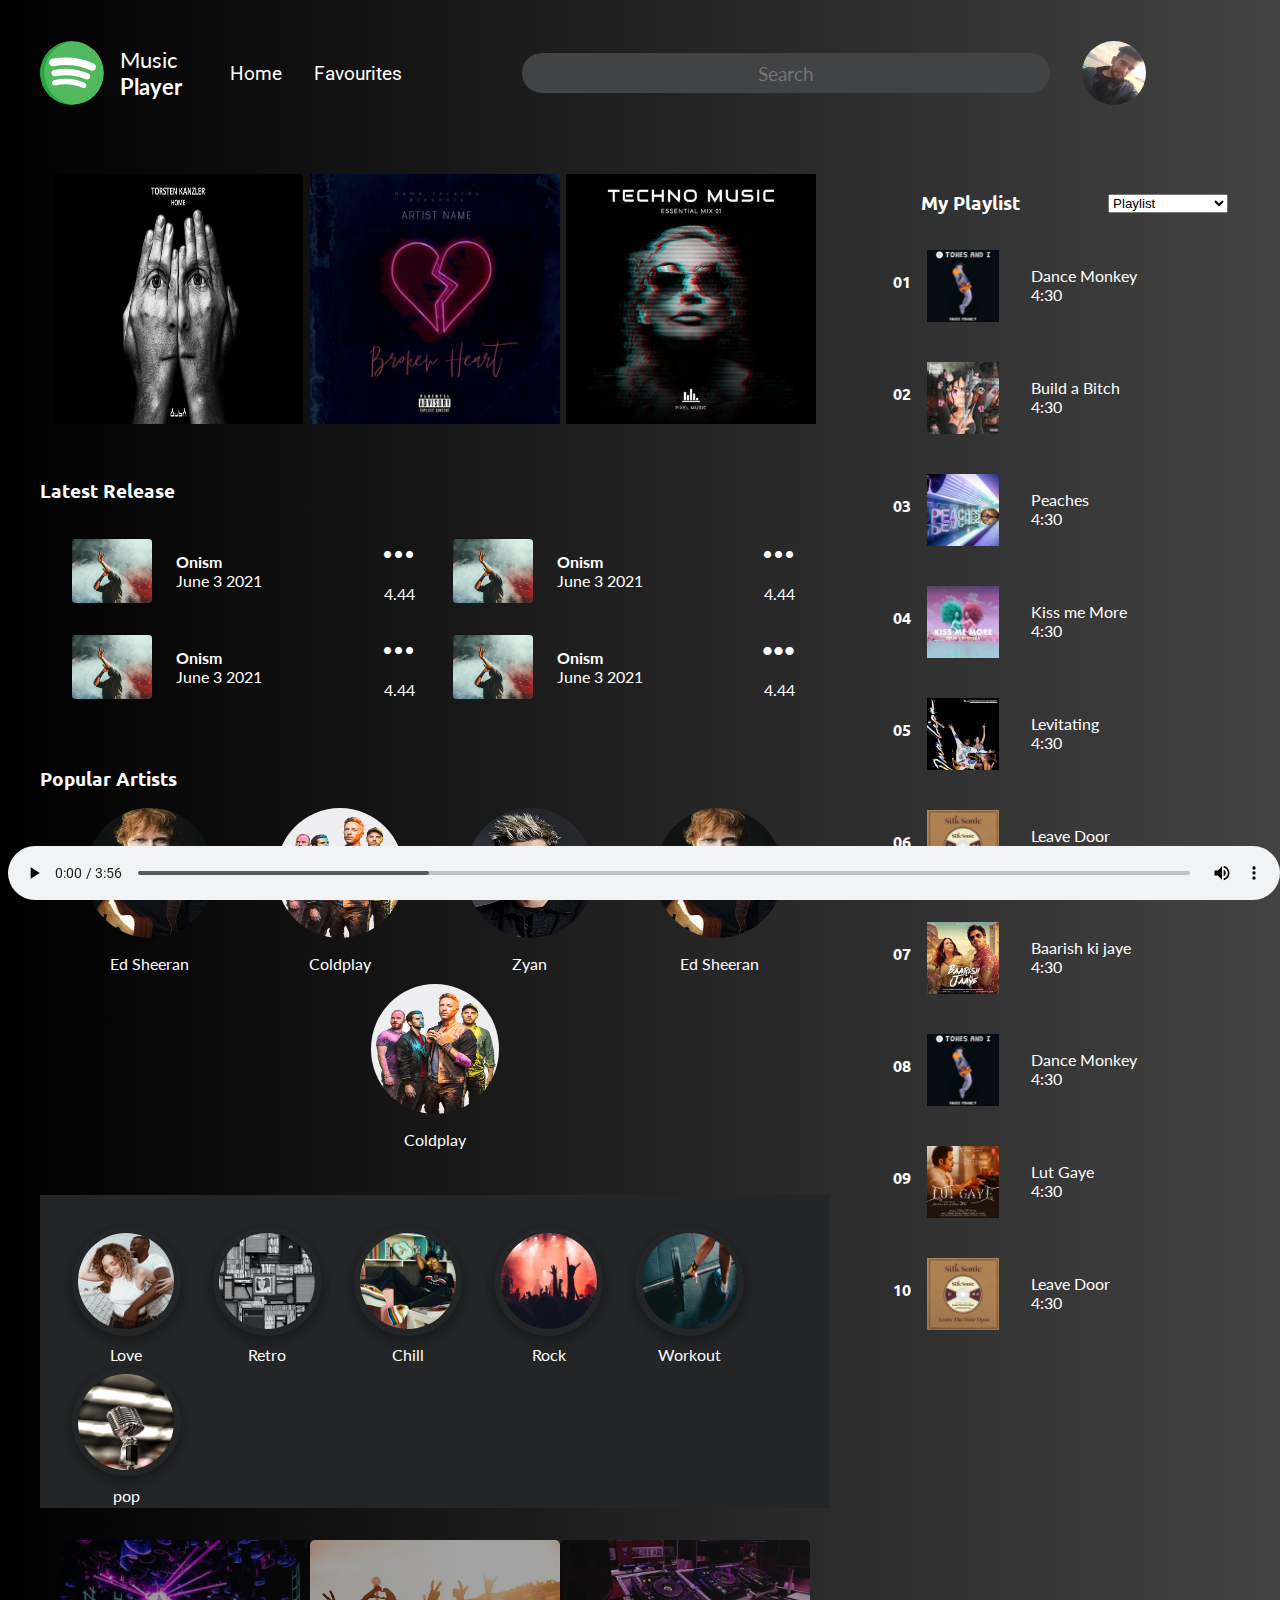
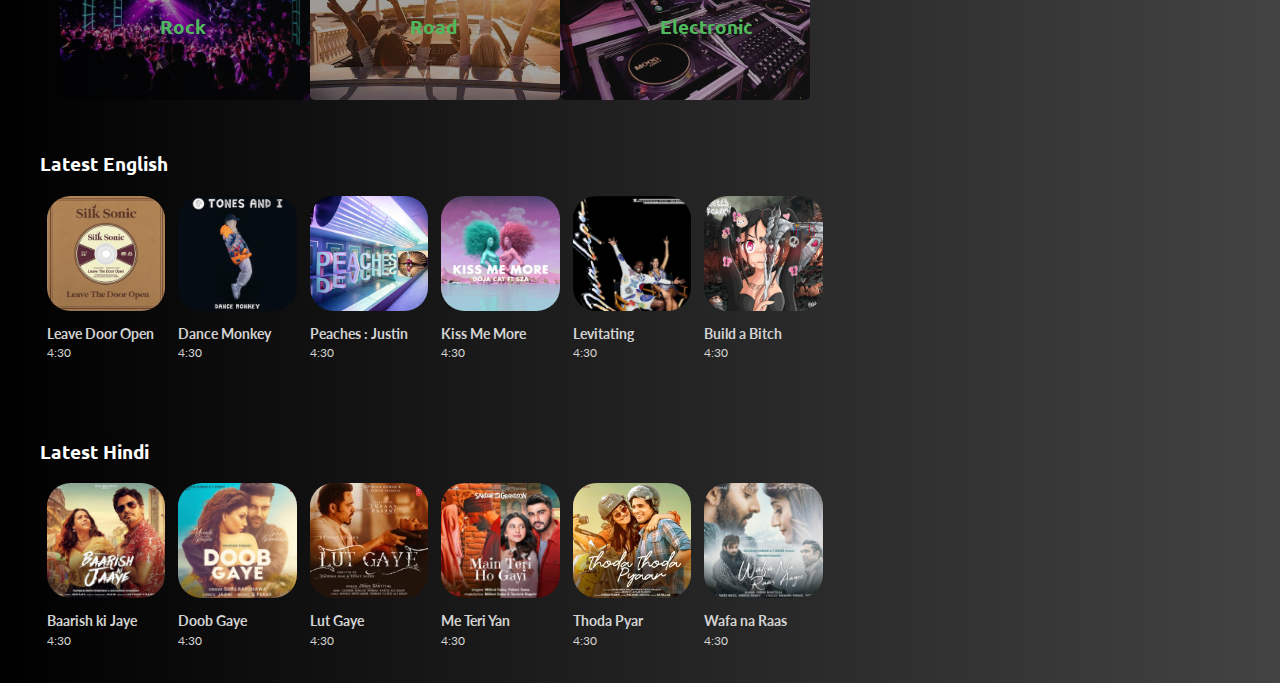
==== commit 3fe74cbe: "front page complete" ====
--- a/index.html
+++ b/index.html
@@ -26,6 +26,7 @@
     <p class = "header-item">Music <br><span><b>Player</b></span></p>
 <a class="header-item" href="#home">Home</a>
 <a class="header-item"  href="#favourites">Favourites</a>
+<i class="fas fa-bell header-item"></i>
     </div>
     
     <div id="header-right">
@@ -33,9 +34,9 @@
             <i class="fas fa-search"></i>
             <i class="fas fa-microphone-alt"></i>
             <input class = "header-item" type="text" placeholder="Search">
-            <i class="fas fa-bell header-item"></i>
             <div id="user"> <img src="assets/images/user.png" alt="user pic" ></div> 
         </form>
+   
         </div>
     <!-- header container ending -->
 </div>
--- a/assets/stylesheet.css
+++ b/assets/stylesheet.css
@@ -46,13 +46,14 @@
     font-size: 1.2rem;
     text-decoration: none;
     color: white;
+    margin: 0 1rem;
 }
 .header-item{
     margin-right: 2rem;
 }
 #header-right{
     display: flex;
-    align-items: center;
+    justify-content: center;
 }
 #header-right form{
     display: flex;
@@ -143,6 +144,9 @@
     .fa-search{
         left: 50vw;
     }
+    #header-left p{
+        display: none;
+    }
 }
 @media screen and (max-width : 450px){
     #header-right input{
@@ -154,15 +158,18 @@
     .fa-microphone-alt{
         left: 5vw;
     }
-}
-@media screen and (max-width : 300px){
-    #header-right input{
-        width: 25vw;
-    }
-    .fa-search{
-        left: 25vw;
-    }
-}
+    #header-right{
+        flex-direction: column;
+    }
+    #user{
+        width: 3rem;
+        }
+      .header-item{
+            margin-right: 0.5rem;
+        }
+}
+
+
 /* main body css */
 #main-body{
     display: flex;
@@ -434,7 +441,7 @@
 }
 @media screen and (max-width : 650px){
     .category-thumbnail{
-        transform: scale(1.3,1.3);
+        transform: scale(1.2,1.2);
         margin: 1.5rem;
     }
 }
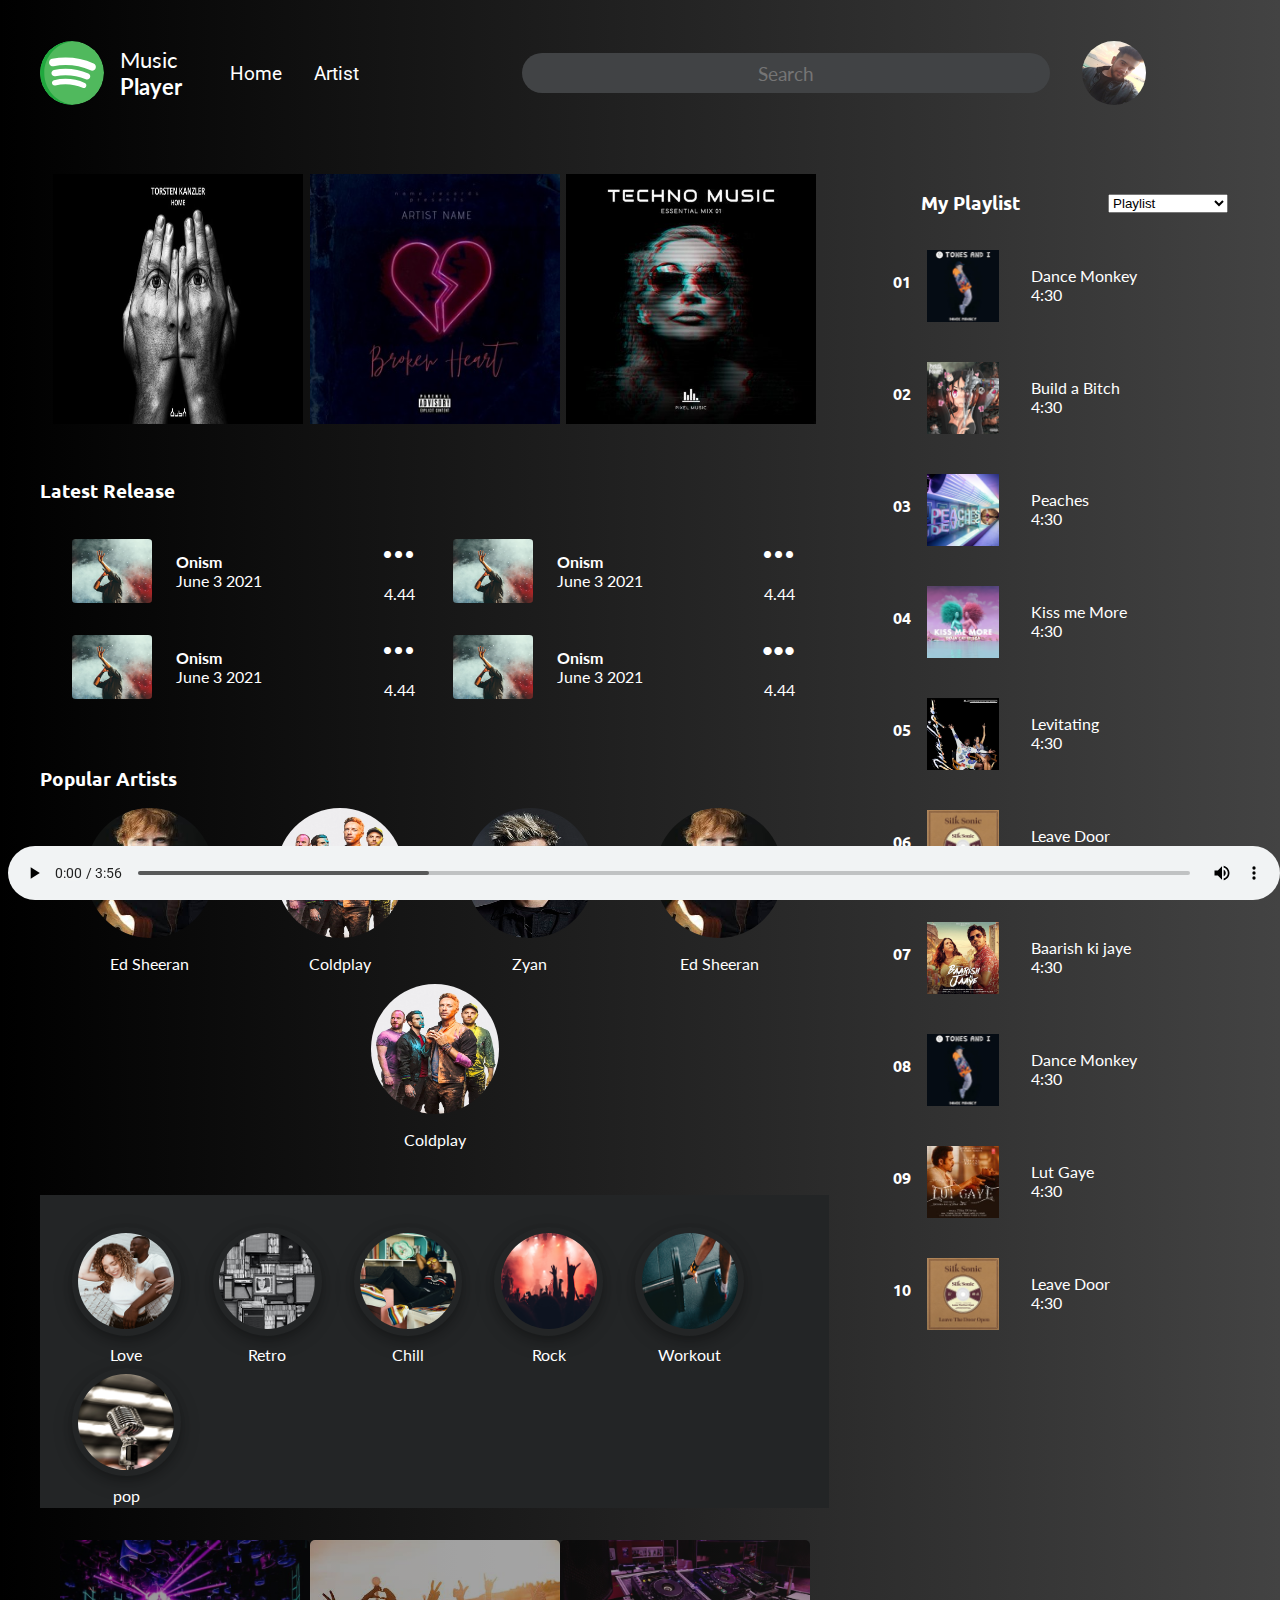
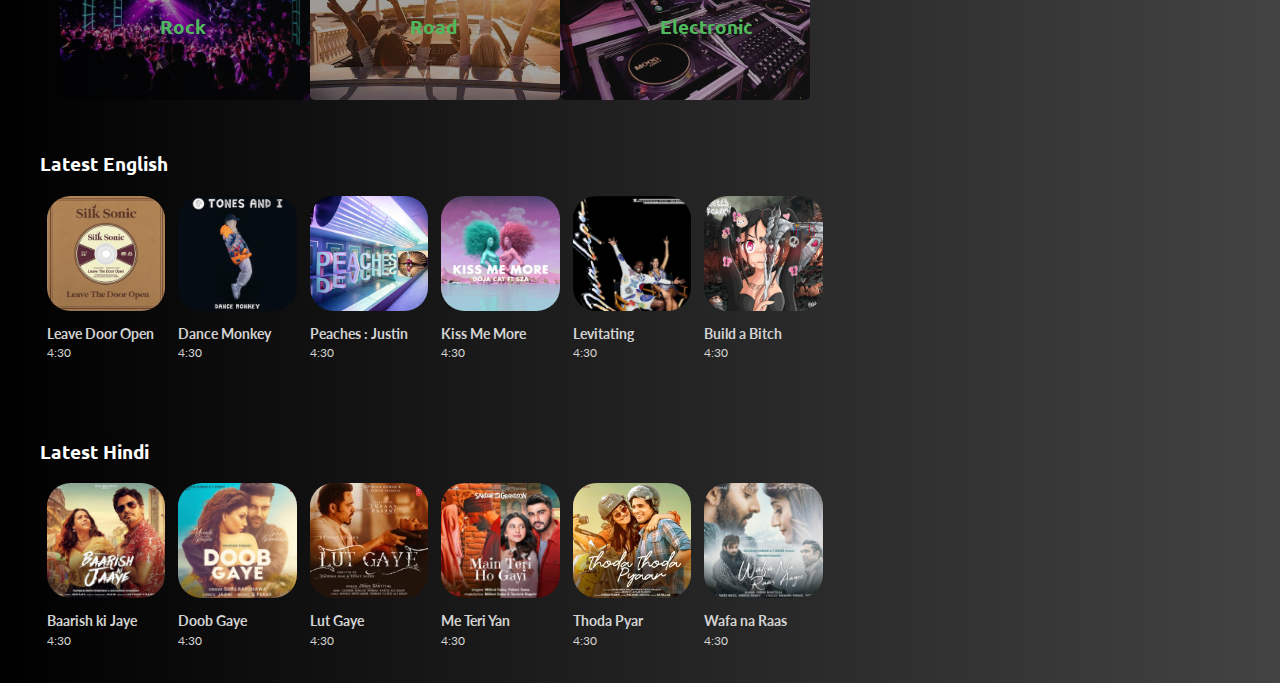
==== commit da167f36: "new update artist" ====
--- a/index.html
+++ b/index.html
@@ -24,8 +24,8 @@
     <div id="header-left">
         <div id="user"> <img src="assets/images/spotify.svg" alt="user pic" ></div> 
     <p class = "header-item">Music <br><span><b>Player</b></span></p>
-<a class="header-item" href="#home">Home</a>
-<a class="header-item"  href="#favourites">Favourites</a>
+<a class="header-item" href="index.html">Home</a>
+<a class="header-item"  href="artist.html">Artist</a>
 <i class="fas fa-bell header-item"></i>
     </div>
     
--- a/assets/stylesheet.css
+++ b/assets/stylesheet.css
@@ -550,4 +550,7 @@
     position: fixed;
     bottom : 0;
   width :100%;  
-}+}
+
+
+/* artist.html css */
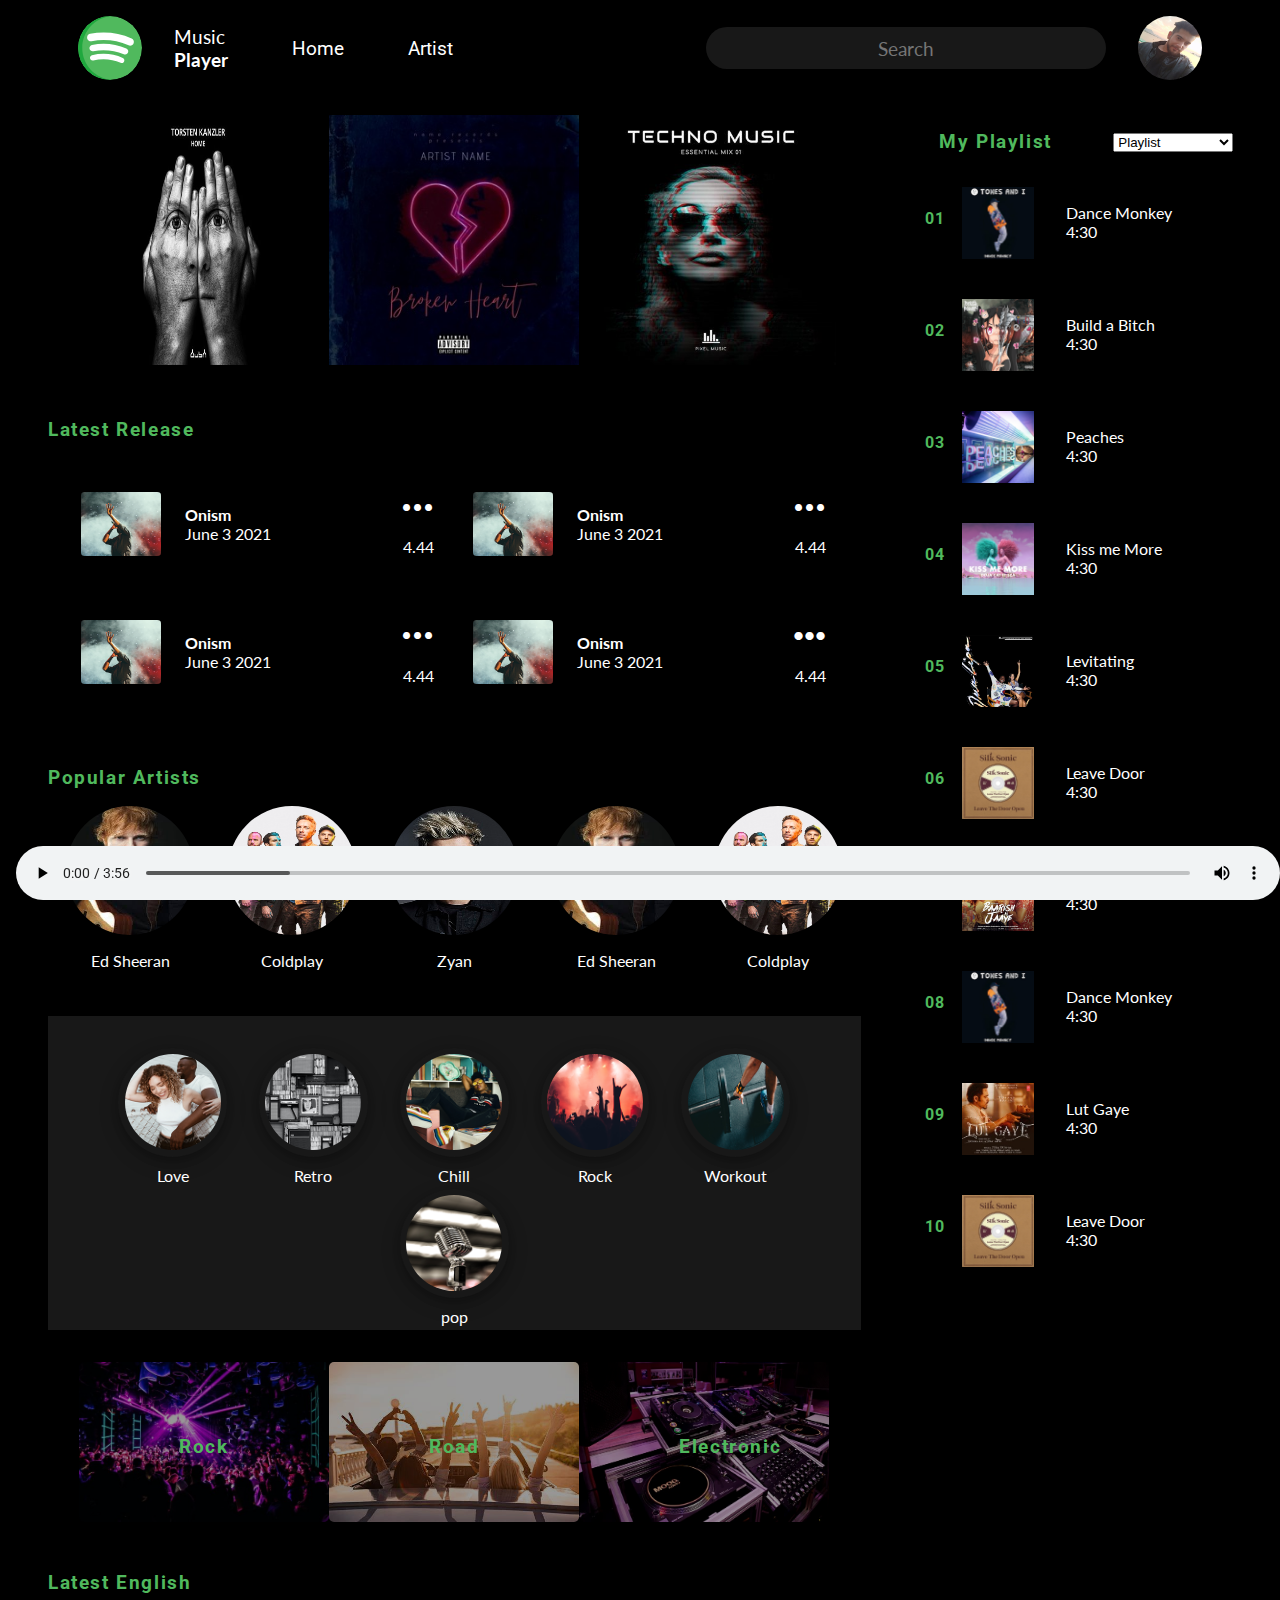
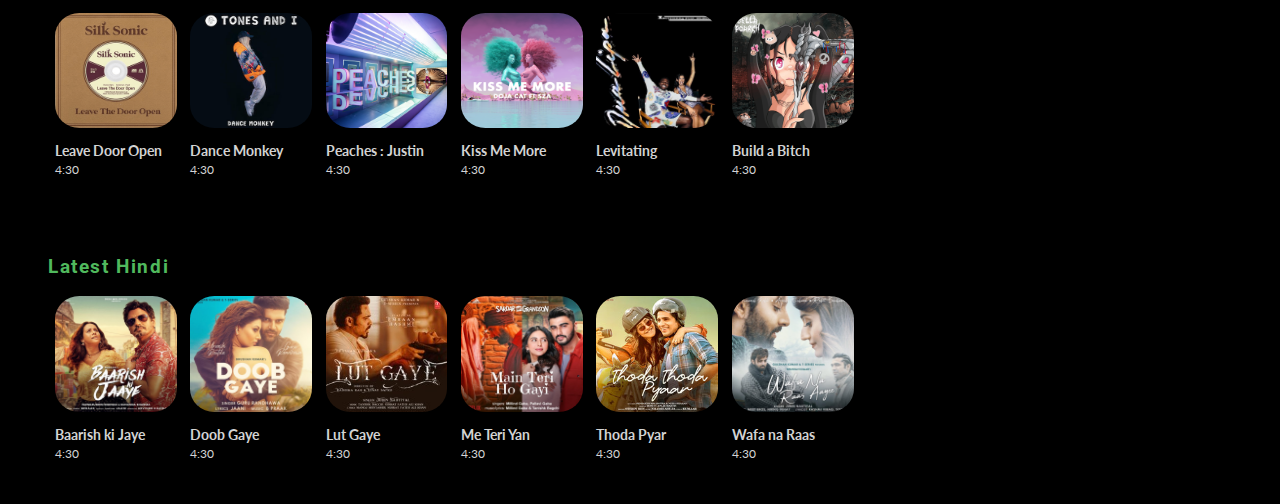
==== commit 8f72fe7a: "final update before submission" ====
--- a/index.html
+++ b/index.html
@@ -4,21 +4,21 @@
     <meta charset="UTF-8">
     <meta http-equiv="X-UA-Compatible" content="IE=edge">
     <meta name="viewport" content="width=device-width, initial-scale=1.0">
-
     <title>Homepage</title>
     <!-- custom stylesheet -->
-    <link rel="stylesheet" href="assets/stylesheet.css">
+    <link rel="stylesheet" href="assets/stylesheet/index.css">
     <!-- fa fa icons sheet -->
     <link rel="stylesheet" href="https://use.fontawesome.com/releases/v5.15.3/css/all.css" integrity="sha384-SZXxX4whJ79/gErwcOYf+zWLeJdY/qpuqC4cAa9rOGUstPomtqpuNWT9wdPEn2fk" crossorigin="anonymous">
     <!-- google font -->
-    <!-- roboto -->
+    <!-- roboto font -->
     <link href="https://fonts.googleapis.com/css2?family=Roboto:wght@300&display=swap" rel="stylesheet">
-    <!-- lato -->
+    <!-- lato font -->
     <link href="https://fonts.googleapis.com/css2?family=Lato:wght@300&display=swap" rel="stylesheet">
-    <!-- ubuntu -->
+    <!-- ubuntu font -->
     <link href="https://fonts.googleapis.com/css2?family=Ubuntu:wght@500&display=swap" rel="stylesheet">
 </head>
 <body>
+    <!-- header container starts -->
     <header id="main-header">
 <div class="header-container">
     <div id="header-left">
@@ -38,7 +38,6 @@
         </form>
    
         </div>
-    <!-- header container ending -->
 </div>
     </header>
 <div id="main-body">
@@ -65,6 +64,7 @@
         
         <!-- section end -->
         </section>
+        <!-- latest release section start -->
         <section id="latest-release">
          <h3 class="section-heading">Latest Release</h3>
          <div class="lr-container">
@@ -126,13 +126,14 @@
                             </div>
                             </div>
          </div>
-        </section>
+             <!-- section end -->
+        </section>
+            <!-- popular artist section start -->
         <section id="popular-artists">
             <h3 class="section-heading">Popular Artists</h3>
         <div id="pa-container">
             <div class="pa-sec relative">
                 <div class="pa-thumbnail">  <img src="assets/artists/ed.jpg"> 
-                   
                     <p>Ed Sheeran</p>
                     <i class="far fa-play-circle fa-2x play-icon"></i>
                 </div>
@@ -158,6 +159,7 @@
                     <p>Coldplay</p></div>
             </div>
         </div>
+             <!-- section end-->
         </section>
     
         <!-- station section start -->
@@ -193,8 +195,10 @@
                      <p>pop</p></div>
     
             </div>
-        </section>
-        <!-- category section -->
+             <!-- section end-->
+        </section>
+
+        <!-- category section start-->
         <section id="category-section">
             <div class="category-thumbnail"><img src="assets/thumbnails/rock.png">
                 <h4>Rock</h4>
@@ -205,7 +209,9 @@
             <div class="category-thumbnail"><img src="assets/thumbnails/electronic.png">
                 <h4>Electronic</h4>
             </div>
-        </section>
+             <!-- section end-->
+        </section>
+
         <!-- latest english section -->
         <section id="latest-english">
             <h3 class="section-heading">Latest English</h3>
@@ -230,7 +236,9 @@
             <p>Build a Bitch<span>4:30</span></p>
         </div>
         </div>
-        </section>
+         <!-- section end-->
+        </section>
+          <!-- latest hindi section -->
         <section id="latest-hindi">
             <h3 class="section-heading">Latest Hindi</h3>
             <div class="latest-section">
@@ -262,15 +270,17 @@
                 </div>
         </section>
         </main>
+        <!-- aside section start -->
         <aside>
-            <section id="playlist">
+             <!-- playlist section start -->
+            <section id="playlist">         
             <div class="playlist-heading">
                <div> <h3 class="section-heading">My Playlist</h3></div>
                <div> <select value = "Queue">
                 <option>Playlist</option>
                 <option>Favourite Songs</option>
-            </select></div>
-               
+            </select>
+        </div>
             </div>
             <div id="playlist-body">
             <div class="playlist-data">
@@ -324,19 +334,20 @@
             <img src="assets/songs/Silk_Sonic_-_Leave_the_Door_Open.png">
             <p>Leave Door<span>4:30</span></p>
             </div>
-            
-           
-            </div>
+            </div>
+             <!-- playlist section ends -->
             </section>
-
-        </aside>
-</div>
-<footer>
-    <audio controls autoplay class="audio-player">
+            <!-- aside section ends -->
+             </aside>
+            </div>
+        <!-- footer start -->
+        <footer>
+    <audio controls class="audio-player">
         <source src="songs/dancemonkey.mp3" type="audio/mpeg">
         <source src="songs/build_a_bitch.mp3." type="audio/mpeg">
       Your browser does not support the audio element.
       </audio>
 </footer>
+<!-- footer ends -->
 </body>
 </html>--- a/assets/stylesheet/index.css
+++ b/assets/stylesheet/index.css
@@ -0,0 +1,739 @@
+
+/* global css */
+body{
+    /* background: linear-gradient(to right, #000000, #434343);    color: #fff; */
+    /* background: linear-gradient(to right, #0f0c29, #302b63, #24243e); */
+  background-color: #000;
+    font-family: 'Roboto', sans-serif;
+   margin: 1rem;
+}
+.header-container{
+    display: flex;
+    flex-wrap: wrap;
+    justify-content: space-between;
+}
+p{
+    font-family: 'Lato', sans-serif;
+    color: #fff;
+}
+.lightgray{
+color: lightgray;
+}
+h1,h2,h3,h4,h5,h6{
+    /* color: white; */
+    color:#50B95D;
+    letter-spacing: 0.1rem;
+}
+.relative{
+    position: relative;
+}
+section{
+    margin-top: 2rem;
+}
+
+/* overlay icon css */
+.play-icon{
+    position: absolute;
+    /* color: lightgrey; */
+    color:#50B95D;
+    top: 40%;
+    left: 40%;
+    opacity: 0;
+  }
+
+/* main header css */
+.header-container{
+    display: flex;
+   flex-flow: row wrap;
+   justify-content: space-around;
+}
+#header-left{
+    display: flex;
+    align-items: center;
+}
+#header-left p{
+    font-size: 1.2rem;
+}
+#header-left a{
+    font-size: 1.2rem;
+    text-decoration: none;
+    color: white;
+}
+.header-item{
+    margin: 0 2rem;
+}
+#header-right{
+    display: flex;
+    align-items: center;
+}
+#header-right form{
+    display: flex;
+    align-items: center;
+} 
+#user{
+    width: 4rem;
+    height: 4rem;
+}
+#user img{
+    width: 100%;
+    height: 100%;
+    border-radius: 50%;
+}
+#header-right input{
+    padding: 8px;
+    border-radius:25px;
+    border: none;
+    background:  #181818;
+    color: #fff;
+    height: 1.6rem;
+    width: 30vw;
+}
+#header-right input:focus{
+    outline: none;
+}
+#header-right input::placeholder{
+   text-align: center;
+   font-size: 1.2rem;
+}
+#header-right input{
+    text-align: center;
+    font-size: 1.2rem;
+    color: lightgray;
+    font-family: 'Lato', sans-serif;
+}
+
+.fa-search{
+    position: relative;
+    font-size: 1.2rem;
+    left: 32vw;
+    color:#50B95D;
+}
+.fa-bell{
+    color: #50B95D;
+}
+.fa-microphone-alt{
+    position: relative;
+    color:#50B95D;
+    font-size: 1.4rem;
+    left: 5vw;
+}
+
+@media screen and (max-width : 1024px){
+        #header-right input{
+            width: 25vw;
+        }
+        .fa-search{
+            left: 28vw;
+        }
+        .header-item{
+            margin: 0 1rem;
+        }
+}
+@media screen and (max-width : 769px){
+    .fa-search{
+        left: 45vw;
+    }
+    .header-container {
+        flex-direction: column;
+        align-items: center;
+    }
+    .header-item{
+        margin-right: 1.5rem;
+    }
+    #header-right form{
+        margin-top: 1rem;
+        justify-content: flex-start;
+    }
+    #header-right input{
+        width: 40vw;
+    }
+    .fa-microphone-alt{
+     left: 8vw;
+    }
+}
+@media screen and (max-width : 480px){
+    .header-item{
+        margin-right: 0.5rem;
+    }
+    .fa-search{
+        left: 50vw;
+    }
+    .fa-microphone-alt{
+        left: 12vw;
+       }
+       #user{
+        width: 3rem;
+        height: 3rem;
+    }
+       
+}
+
+
+/* main body css */
+#main-body{
+    display: flex;
+    /* justify-content: space-between; */
+}
+@media screen and (max-width: 769px){
+   
+    #main-body{
+        display: block;
+        }
+        #main-60{
+      width: 90% !important;
+      margin: 0 auto !important;
+        }
+}
+
+#main-60{
+    width: 80%;
+    display: flex;
+    flex-direction: column;
+    align-content: center;
+    margin-left: 2rem;
+}
+/* image section */
+#banner-section{
+    display: flex;
+    flex-flow: row wrap; 
+     justify-content: center;
+}
+.banner-image{
+    display: flex;
+    flex-flow: row wrap;
+    width: 250px;
+    align-items: center;
+    padding: 0.2rem;
+    position: relative;
+   
+}
+.banner-image img{
+    height: 250px;
+    width: 100%;
+}
+.banner-image:hover{
+    transform:scale(1.1,1.1);
+filter: blur(1px);
+transition: .5s ease-in-out;
+}
+.banner-image:hover .play-icon{
+   opacity: 1;
+   z-index: 1;
+    }
+
+@media screen and (max-width : 1270px){
+    .banner-image{
+        width: 380px;
+    }
+}
+@media screen and (max-width : 900px){
+    .banner-image{
+        width: 300px;
+    }
+}
+@media screen and (max-width : 650px){
+    .banner-image{
+        width: 80%;
+    }
+}
+
+/* latest release section */
+.lr-container{
+    display: flex;
+    flex-flow: row wrap;
+    justify-content: space-around;
+    padding: 0px 14px;
+}
+.lr-sec{
+    display: flex;
+    flex-flow: row wrap;
+    justify-content: space-between;
+    width: 45%;
+    margin-right : 2px;
+    padding: 1rem;
+}
+.lr-sec:hover{
+    box-shadow: 0 4px 8px 0 #181818, 0 6px 20px 0 #181818;
+}
+.lr-icon{
+    position: relative;
+}
+.lr-icon:hover .play-icon {
+    opacity: 1;
+    filter: blur(1px);
+}
+.lr-icon .play-icon{
+    position: absolute;
+    color: lightgrey;
+    top: 30%;
+    left: 30%;
+    opacity: 0;
+}
+@media screen and (max-width:900px){
+    .lr-sec{
+     width: 90%;
+    }
+}
+.lr-sec-details{
+    display: flex;
+   align-items: center;
+   justify-content: space-between;
+}
+.lr-sec-time{
+text-align: right;
+}
+.lr-sec-time p:first-child{
+    font-size: 1.2rem;
+}
+.lr-sec-details p{
+    margin-left: 1.5rem;
+    font-size: 1rem;
+}
+.lr-icon{
+    width: 5rem;
+    height: 4rem;
+}
+.lr-icon img{
+    width: 100%;
+    height: 100%;
+    border-radius: 5%;
+    
+}
+@media screen and (max-width: 600px){
+    .lr-sec{
+        width: 100%;
+    }
+}
+/* popular artists secton */
+#pa-container{
+    display: flex;
+    flex-flow: row wrap;
+    justify-content: space-evenly;
+}
+.pa-sec{
+    margin: 1rem;
+    transition: .5s ease-in-out;
+}
+.pa-sec .play-icon{
+    position: absolute;
+    top:25%;
+    left: 35%;
+}
+.pa-sec:hover{
+transform:scale(1.1,1.1);
+filter: blur(1px);
+
+}
+.pa-sec:hover .play-icon{
+    opacity: 1;
+}
+.pa-thumbnail{
+    width: 8rem;
+    height: 9rem;
+    display: flex;
+    flex-direction: column;
+    justify-content: center;
+    
+}
+.pa-thumbnail img{
+    width: 100%;
+    height: 90%;
+    border-radius: 50%;
+}
+.pa-thumbnail p{
+    text-align: center;
+}
+@media screen and (max-width :800px){
+    .pa-thumbnail{
+        width: 7rem;
+        height: 8rem;
+    }
+}
+
+/* stations css */
+#stations{
+    background-color: #181818;
+    padding: 1rem;
+}
+#station-sec{
+    display: flex;
+    flex-flow: row wrap;
+    justify-content: center;
+}
+.station-thumbnail{
+width: 6rem;
+height: 6rem;
+padding: 0.4rem;
+position: relative;
+border-radius: 50%;
+box-shadow: 0 4px 8px 0 rgba(0, 0, 0, 0.2), 0 6px 20px 0 rgba(0, 0, 0, 0.19);
+display: flex;
+flex-direction: column;
+margin: 1rem;
+}
+.station-thumbnail p{
+text-align: center;
+}
+.station-thumbnail:hover{
+    filter: grayscale(100%) ;
+    transition: all  0.8s ease-in-out;
+}
+.station-thumbnail:hover .play-icon{
+    opacity: 1;
+}
+.station-thumbnail img{
+    width: 100%;
+    height: 100%;
+    border-radius: 50%;
+}
+
+@media screen and (max-width:1000px){
+    .station-thumbnail{
+        width: 7rem;
+        height: 7rem;
+    }
+}
+@media screen and (max-width:600px){
+    #station-sec{
+    justify-content: center;
+}
+}
+@media screen and (max-width:400px){
+    .station-thumbnail{
+        width: 5rem;
+        height: 5rem;
+    }
+}
+
+/* category */
+#category-section{
+    display: flex;
+    flex-flow: row wrap;
+    justify-content: center;
+    align-items: center;
+}
+.category-thumbnail{
+    width: 250px;
+    height: 10rem;
+    position: relative;
+   
+}
+.category-thumbnail h4{
+    position: absolute;
+    left : 40%;
+    top : 30%;
+    font-size: 1.2rem;
+    color: #50B95D;
+}
+
+.category-thumbnail img{
+    width: 100%;
+    height : 100%;
+    border-radius: 5px;
+    opacity: 0.6;
+}
+.category-thumbnail img:hover{
+filter: blur(2px);
+transition: all 0.5s ease-in-out;
+
+}
+@media screen and (max-width : 1270px){
+    .category-thumbnail{
+        width: 380px;
+    }
+}
+@media screen and (max-width : 900px){
+    .category-thumbnail{
+        width: 300px;
+    }
+}
+@media screen and (max-width : 650px){
+    .category-thumbnail{
+        transform: scale(1.2,1.2);
+        margin: 1.5rem;
+    }
+}
+
+/* latest sections */
+
+.latest-section{
+    display: flex;
+    flex-flow: row wrap;
+  justify-content: space-around;
+   
+}
+.latest-thumb{
+    display: flex;
+    flex-direction: column;
+    margin-bottom: 3rem;
+    height: 9rem;
+    align-self: flex-start;
+    width: 15%;
+    
+}
+@media screen and (max-width:1024px) {
+    .latest-thumb{
+        width: 25%;
+        margin: 1rem 0.2rem;
+    }
+}
+@media screen and (max-width:769px) {
+    .latest-thumb{
+        width: 25%;
+        margin: 1rem 0.2rem;
+    }
+}
+@media screen and (max-width:300px) {
+    .latest-thumb{
+        width: 45%;
+        justify-content: space-around;
+    }
+}
+.latest-thumb img{
+width: 100%;
+height: 80%;
+border-radius: 20%;
+}
+.latest-thumb p{
+    font-size: 14px;
+    text-align: left;
+    color: lightgray;
+    font-weight: 700;
+}
+.latest-thumb span{
+    display: block;
+    font-size: 12px;
+    font-weight: normal;
+    margin-top: 0.2rem;
+}
+/* sidebar */
+aside{
+    width: 35%;
+    margin-left : 3rem;
+    margin-bottom: 3rem;
+}
+.playlist-heading{
+    display: flex;
+    flex-flow : row wrap;
+    justify-content: space-around;
+    align-items: center;
+}
+.playlist-body{
+    display: flex;
+    flex-direction: column;
+}
+.playlist-data{
+    display: inline-flex;
+    padding: 1rem;
+    width: 80%;
+    height : 5rem;
+}
+.playlist-data:hover{
+    box-shadow: 0 4px 8px 0 #181818, 0 6px 20px 0 #181818;
+}
+.playlist-data img{
+    height: 90%;
+    margin-left:1rem;
+    margin-right: 2rem;
+}
+.playlist-data span{
+  display: block;
+}
+@media screen and (max-width : 900px){
+    aside{
+        width: 90%;
+        margin-left : 1rem;
+    }
+}
+@media screen and (max-width: 700px){
+    aside{
+        width: 90%;
+        margin-left : 1rem;
+    }
+    .playlist-data{
+        width : 40%;
+    }
+}
+@media screen and (max-width: 550px){
+    .playlist-data{
+        justify-content: flex-start;
+        width : 90%;
+    }
+}
+
+/* footer */
+footer audio{
+    position: fixed;
+    bottom : 0;
+  width :99%;  
+}
+
+
+/* artist.html css */
+#artist-container{
+    margin-top: 4rem;
+    display: flex;
+    flex-flow: row wrap;
+    background-color: #181818;
+    box-shadow: 0 4px 8px 0 rgba(0, 0, 0, 0.2), 0 6px 20px 0 rgba(0, 0, 0, 0.19);
+}
+#artist-image{
+    width: 40%;
+    height: 20rem;
+    opacity: 0.8;
+}
+#artist-image img{
+    width: 100%;
+    height: 100%;;
+}
+#artist-info{
+    width: 50%;
+    margin-left: 2rem;
+    margin-top: 2rem;
+}
+#artist-desc{
+    font-size: 0.9rem;
+}
+#artist-play{
+    padding: 1rem;
+    display: flex;
+    justify-content: space-between;
+    align-items: center;
+}
+
+
+#artist-play .fa-play-circle{ 
+  color: #1DB954;
+}
+#artist-play .fa-play-circle:hover{ 
+    transform: scale(1.1);
+  }
+#artist-play .fa-heart{ 
+    color: #1DB954;
+}
+#artist-play .fa-heart:hover{ 
+    transform: scale(1.1);
+    color: red;
+  }
+
+  @media screen and (max-width: 1280px) {
+    #artist-image{
+        width: 40%;
+    }
+    #artist-info{
+        width: 40%;
+    }
+    
+#artist-play .fa-play-circle{ 
+    font-size: 3rem;
+}
+
+  }
+  @media screen and (max-width: 1024px) {
+    /* STYLES HERE */
+    #artist-image{
+        width: 90%;
+        height: 18rem;
+        opacity: 0.8;
+        margin: auto;
+        padding: 1rem;
+    }
+    #artist-info{
+        width: 80%;
+        margin-left: 2rem;
+        margin-top: 2rem;
+    }
+    @media screen and (max-width: 1024px) {
+        #artist-desc{
+            font-size: 1rem;
+        }
+    }
+}
+/* <!-- artist songs list container css --> */
+
+#artist-body{
+    display: flex;
+    flex-direction: column;
+    margin-bottom: 2rem;
+}
+.artist-song-container{
+    background-color: #181818;
+    display: flex;
+    align-items: center;
+    justify-content: space-around;
+    margin-bottom: 1rem;
+}
+.artist-song-container:hover{
+    background-color: #303030;
+}
+.artist-song-container .song-serial{
+    color: #1DB954;
+    font-size: 1.2rem;
+}
+.artist-sc-left{
+    display: flex;
+    padding: 1rem;
+    height : 5rem;
+    align-items: center;
+}
+.artist-sc-left img{
+  height: 90%;
+  margin-left: 1rem;
+  margin-right: 2rem;
+}
+
+.artist-sc-left span{
+    display: block;
+  }
+.artist-sc-right .fa-heart{ 
+    color: #1DB954;
+    margin-left: 2rem;
+}
+.artist-sc-right .fa-heart:hover{ 
+    transform: scale(1.1);
+    color: red;
+ }
+  .artist-sc-right .fa-play-circle{ 
+    color: #1DB954;
+}
+
+.artist-name{
+    display: none !important;
+}
+.artist-sc-right .fa-play-circle:hover{ 
+    transform: scale(1.1);
+  }
+  @media screen and (max-width: 1024px) {
+    .artist-song-container p{
+        font-size: 0.9rem;
+    }
+    .artist-name{
+        display:block!important;
+        font-weight: bold;
+    }
+    .song-timing{
+        display: none !important;
+    }
+    .artist-sc-middle{
+    display: none;
+    }
+    .artist-song-container .song-serial{
+        color: #1DB954;
+        font-size: 1rem;
+    }
+    .artist-sc-right .fa-heart{ 
+        margin-left: 0.8rem;
+    }
+  }
+  @media screen and (max-width: 800px) {
+    .artist-sc-left .song-serial{
+        display: none ;
+    }
+  }
+  @media screen and (max-width: 400px) {
+    .artist-sc-left{
+        padding: 0;
+        height : 4rem;
+       
+    }
+  }